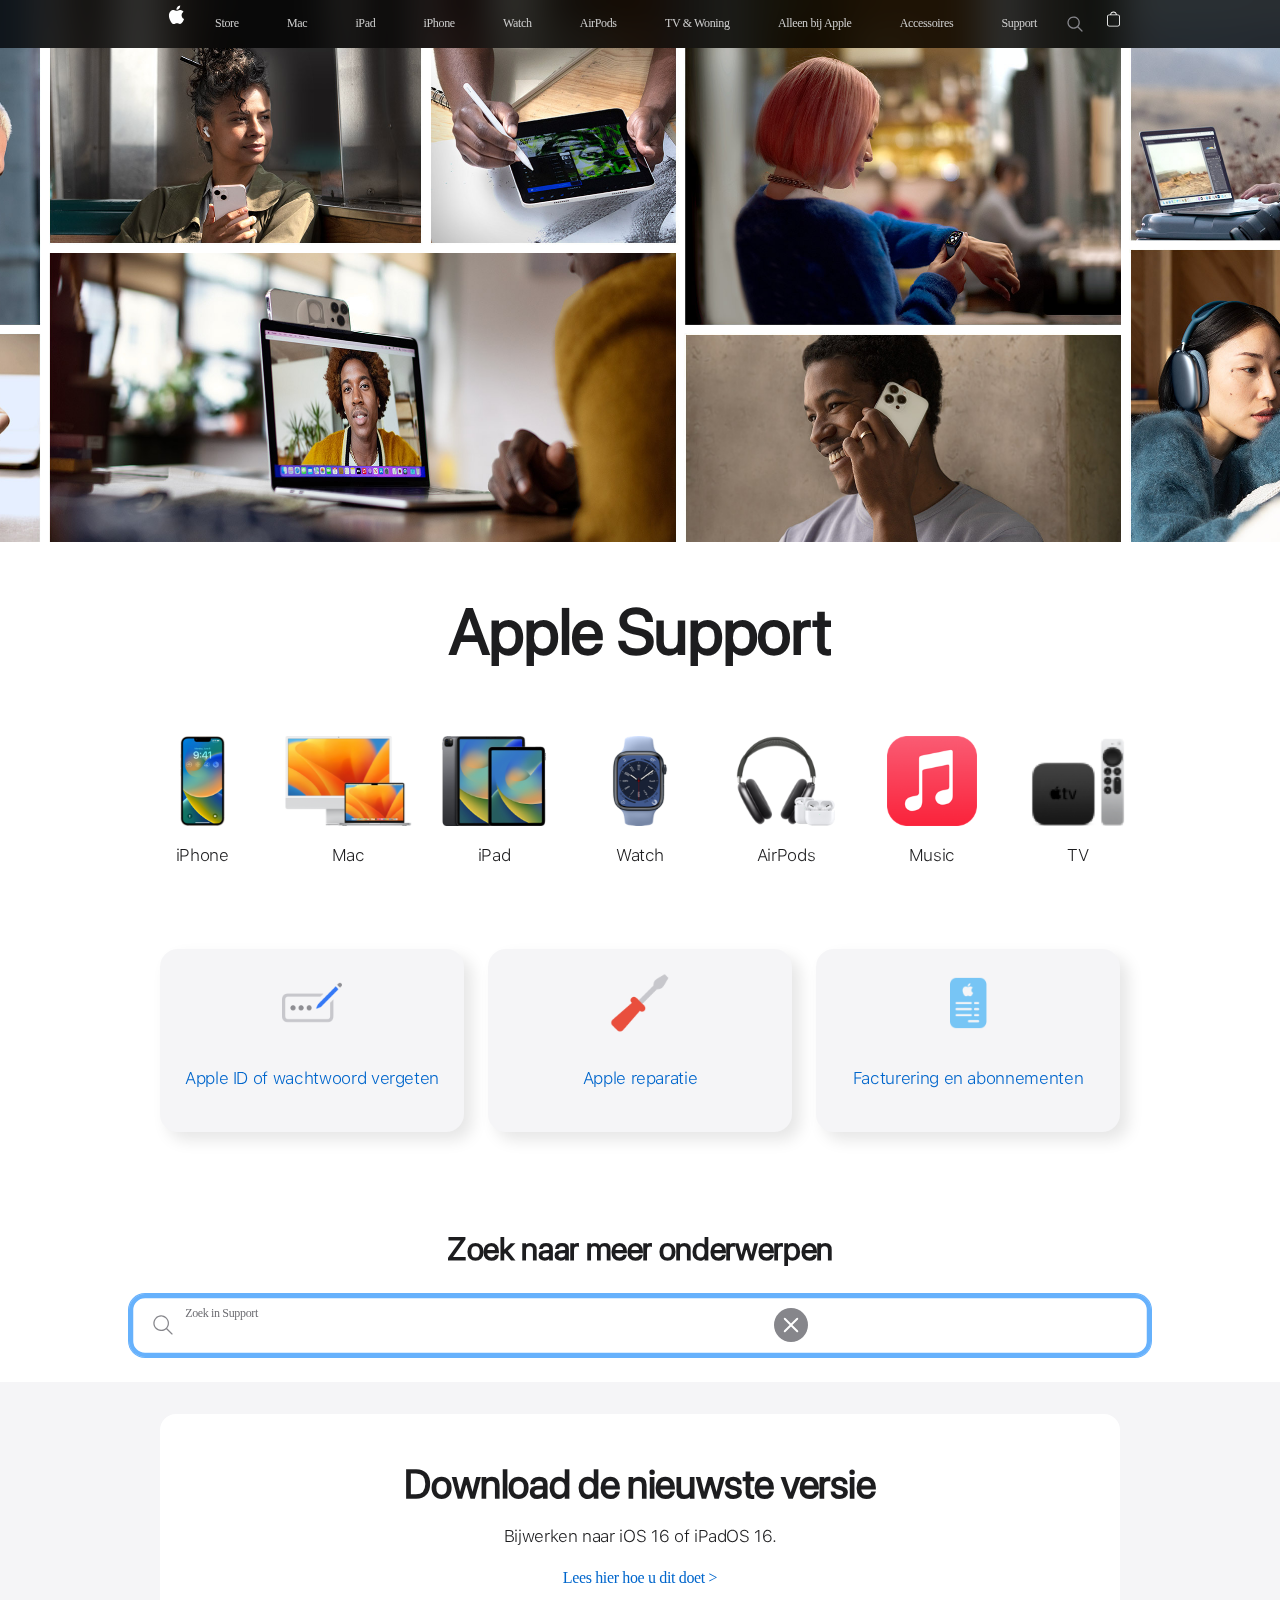
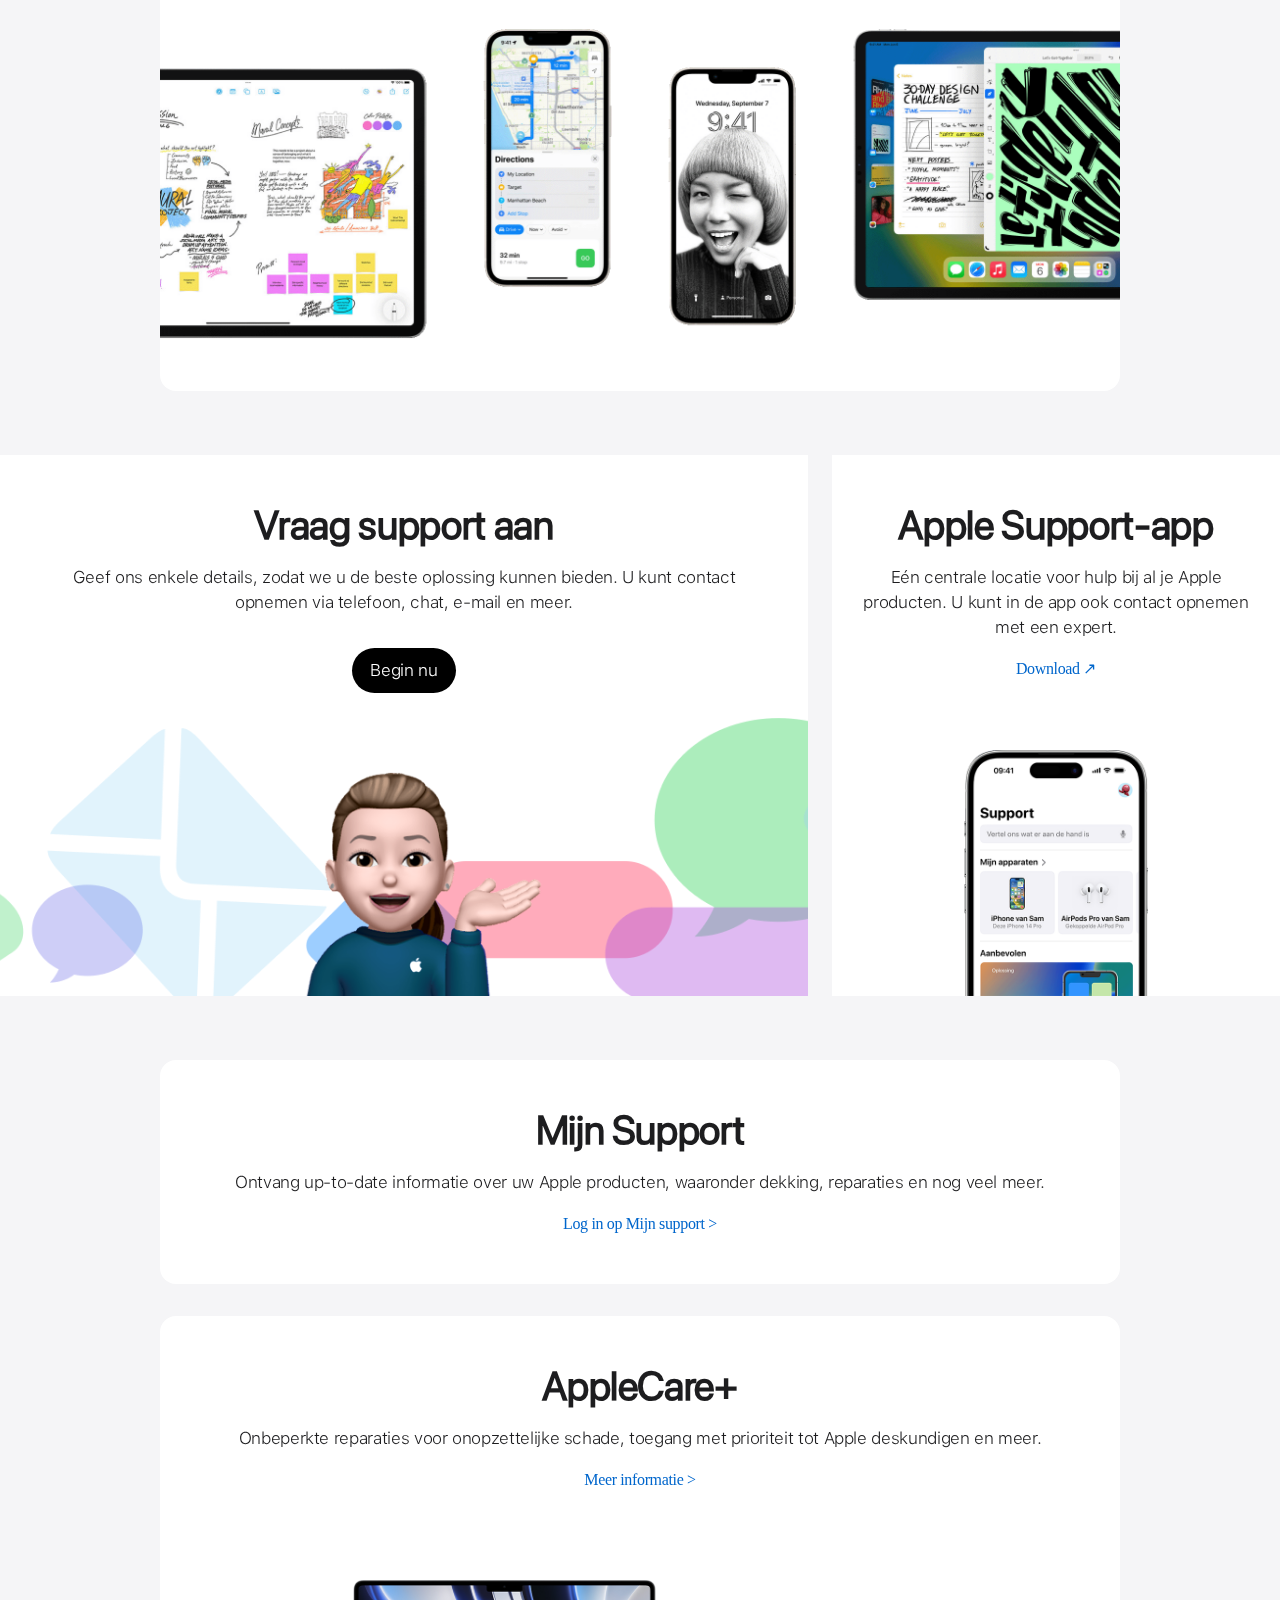
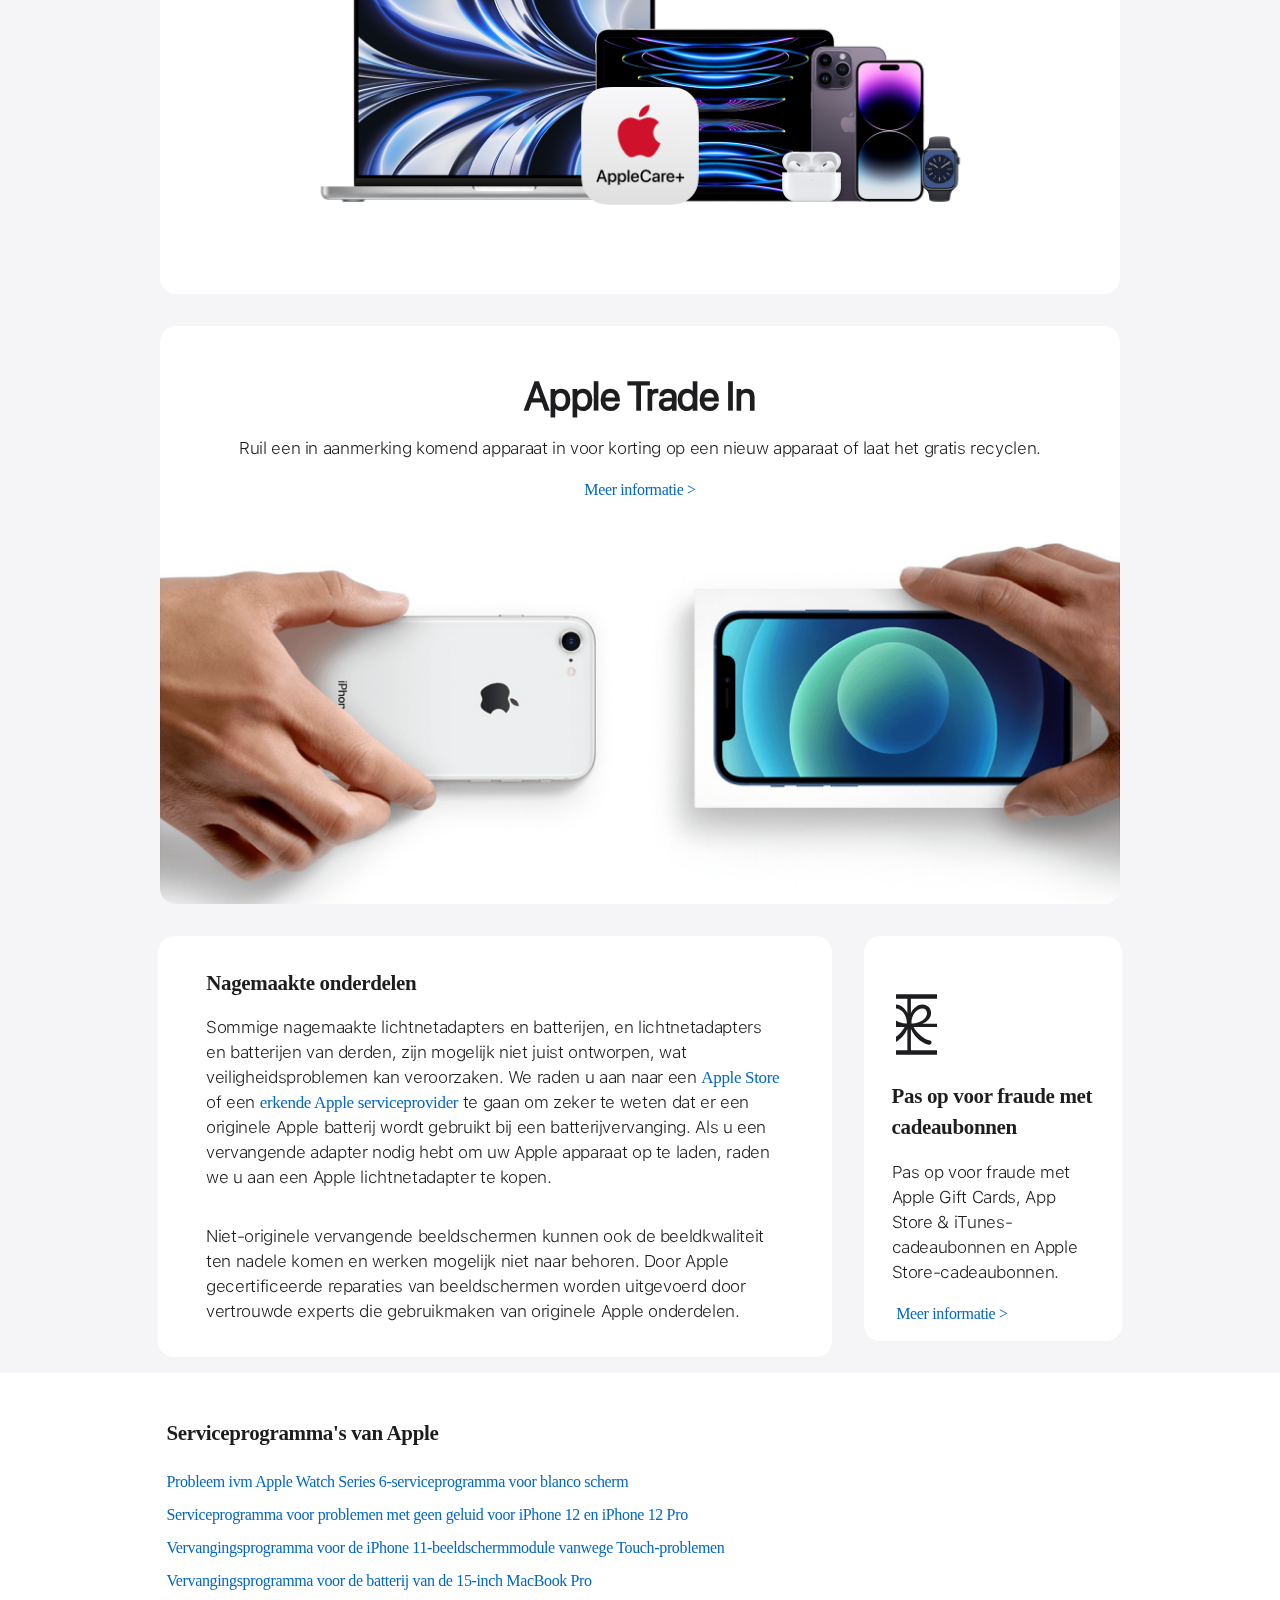
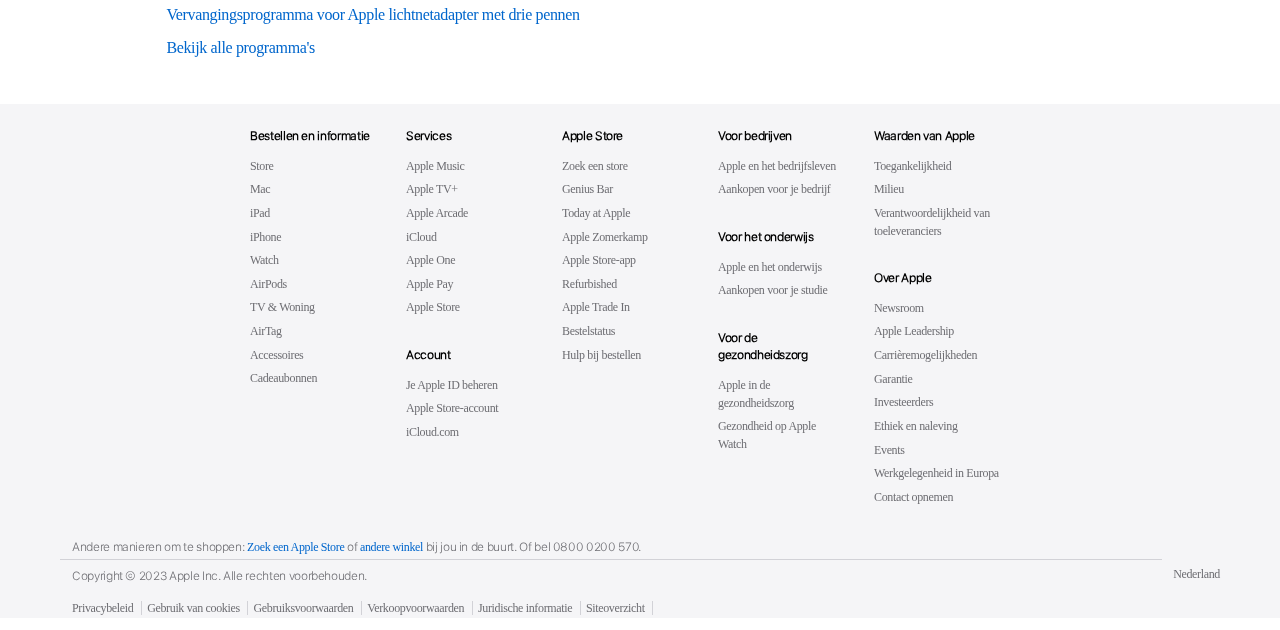
==== support.html @ 3684d14c "Add files via upload" ====
<!doctype html>
<html lang="nl">
	
<head>
	<meta charset="UTF-8">
	<meta name="author" content="Josette Derksen">
	<meta name="viewport" content="width=device-width, initial-scale=1">
	<title>Support Apple</title>
	
	<link href="./styles/style.css" rel="stylesheet">
    <link rel="stylesheet" href="./styles/support.css">

</head>

<body>

    <header> 
        <!-- Navigatie (die altijd blijft staan) -->
        <h1><a href="" aria-label="Homepagina Apple"><img class="navimg1" src="./images/mobile_homepage/icoon_applelogo.svg" alt=""></a></h1>
        
        <button class="hamburgerbutton" aria-label="Hamburgermenu">
            <span class="span1"></span>
            <span class="span2"></span>
        </button>
        
        <img class="zoekicoon" src="./images/mobile_homepage/zoekicoon.svg" alt="Zoeken op Apple.com">
                
        <a href="" aria-label="Winkelwagen"><img class="navimg" src="./images/mobile_homepage/icoon_winkelwagen.svg" alt=""></a>
                
        
        
        
        <!-- Hamburger menu navigatie -->
        <nav>
            <form class="zoekform" action="/search">	
                <input id="zoeken" type="text" name="search" placeholder="Zoeken op apple.com">
                <label for="zoeken">Zoeken</label>
            </form>	
        
            <span class="lijn"></span>
        
            <ul>
                <li><a class="navLink" href="">Store</a></li>
                <li><a class="navLink" href="">Mac</a></li>
                <li><a class="navLink" href="">iPad</a></li>
                <li><a class="navLink" href="">iPhone</a></li>
                <li><a class="navLink" href="">Watch</a></li>
                <li><a class="navLink" href="">AirPods</a></li>
                <li><a class="navLink" href="">TV & Woning</a></li>
                <li><a class="navLink" href="">Alleen bij Apple</a></li>
                <li><a class="navLink" href="">Accessoires</a></li>
                <li><a class="navLink" href="./support.html">Support</a></li>
            </ul>
        </nav>

    </header>

    <!-- Main -->

    <main>

        <!-- Sec 1 - Apple Support Categorieën -->
        <section>
            <h2>Apple Support</h2>
            <img src="./images/Support/Banner.jpg" alt="Meisje kijkt naar iPad met koptelefoon op">
        </section>

        <!-- ul 1 - Categorieën support Apple -->
        <ul>
            <li>
                <a href="" aria-label="Support voor iPhone">
                    <p>iPhone</p>
                    <img src="./images/Support/iphone.png" alt="iPhone icoon">
                </a>
            </li>

            <li>
                <a href="" aria-label="Support voor iMac">
                    <p>Mac</p>
                    <img src="./images/Support/imac.png" alt="iMac icoon">
                </a>
            </li>

            <li>
                <a href="" aria-label="Support voor iPad">
                    <p>iPad</p>
                    <img src="./images/Support/ipad.png" alt="iPad icoon">
                </a>
            </li>

            <li>
                <a href="" aria-label="Support voor iWatch">
                    <p>Watch</p>
                    <img src="./images/Support/watch.png" alt="iWatch icoon">
                </a>
            </li>

            <li>
                <a href="" aria-label="Support voor AirPods">
                    <p>AirPods</p>
                    <img src="./images/Support/airpods.png" alt="AirPods icoon">
                </a>
            </li>

            <li>
                <a href="" aria-label="Support voor Apple Music">
                    <p>Music</p>
                    <img src="./images/Support/music.png" alt="Apple Music icoon">
                </a>
            </li>

            <li>
                <a href="" aria-label="Support voor Apple TV">
                    <p>TV</p>
                    <img src="./images/Support/tv.png" alt="Apple TV icoon">
                </a>
            </li>
        </ul>


        <!-- ul 2 - Blokjes -->
        <ul>
            <li>
                <a href="" aria-label="Apple ID of Wachtwoord vergeten">
                    <p>Apple ID of wachtwoord vergeten</p>
                    <img src="./images/Support/appleidwachtwoordvergeten.png" alt="">
                </a>
            </li>

            <li>
                <a href="" aria-label="Apple reparatie">
                    <p>Apple reparatie</p>
                    <img src="./images/Support/repair.png" alt="">
                </a>
            </li>

            <li>
                <a href="" aria-label="Facturering en abonnementen">
                    <p>Facturering en abonnementen</p>
                    <img src="./images/Support/abonnementen.png" alt="">
                </a>
            </li>
        </ul>

        <!-- sec 2 - Zoeken naar onderwerpen -->
        <section>
            <h2>Zoek naar meer onderwerpen</h2>
            <form action="/search">	
                <input id="zoeken" type="text" name="search">
                <label for="zoeken">Zoek in Support</label>
                <button>
                    <img src="./images/Support/verwijdertekst.svg" alt="Verwijder zoek tekst">
                </button>
            </form>	
        </section>

        <!-- sec 3 - Bijwerpen naar iOS 16 -->
        <section>
            <div>
                <h2>Download de nieuwste versie</h2>
                <p>Bijwerken naar iOS 16 of iPadOS 16.</p>
                <a href="" aria-label="Meer informatie over hoe u de nieuwste versie kunt krijgen">Lees hier hoe u dit doet</a>
                <img src="./images/Support/ios.png" alt="iPhone met de nieuwste iOS 16 update">
            </div>
        </section>

        <!-- sec 4 - Vraag support aan -->
        <section>
            <div>
                <h2>Vraag support aan</h2>
                <p>Geef ons enkele details, zodat we u de beste oplossing kunnen bieden. U kunt contact opnemen via telefoon, chat, e-mail en meer.</p>
                <a href="" aria-label="Als u wilt beginnen met support aanvragen">
                    <p>Begin nu</p>
                </a>
                <img src="./images/Support/vraagsupportaan.png" alt="Vrouw zit op de iPad met een Apple Pencil op het startscherm.">  
            </div>
        </section>

        <!-- sec 5 - Apple support-app -->
        <section>
            <div>
                <h2>Apple Support-app</h2>
                <p>Eén centrale locatie voor hulp bij al je Apple producten. U kunt in de app ook contact opnemen met een expert.</p>
                <a href="" aria-label="Voor meer informatie over het inruilen bij Apple">Download </a>
                <img src="./images/Support/support-app.png" alt="">
            </div>
        </section>

        <!-- sec 6 - Mijn support -->
        <section>
            <div>
                <h2>Mijn Support</h2>
                <p>Ontvang up-to-date informatie over uw Apple producten, waaronder dekking, reparaties en nog veel meer.</p>
                <a href="">Log in op Mijn support</a>
            </div>
        </section>

        <!-- sec 7 - Apple Care + -->
        <section>
            <div>
                <h2>AppleCare+</h2>
                <p>Onbeperkte reparaties voor onopzettelijke schade, toegang met prioriteit tot Apple deskundigen en meer.</p>
                <a href="" aria-label="Meer informatie over AppleCare+">Meer informatie</a>
                <img src="./images/Support/applecare.png" alt="">
            </div>
        </section>

        <!-- sec 8 - Apple Trade In -->
        <section>
            <div>
                <h2>Apple Trade In</h2>
                <p>Ruil een in aanmerking komend apparaat in voor korting op een nieuw apparaat of laat het gratis recyclen.</p>
                <a href="" aria-label="Meer informatie over AppleCare+">Meer informatie</a>
                <img src="./images/Support/appletradein.png" alt="">
            </div>
        </section>

        <!-- sec 9 - Nagemaakte onderdelen -->
        <section>
            <div>
                <h3>Nagemaakte onderdelen</h3>
                <p>Sommige nagemaakte lichtnetadapters en batterijen, en lichtnetadapters en batterijen van derden, zijn mogelijk niet juist ontworpen, wat veiligheidsproblemen kan veroorzaken. We raden u aan naar een <a href="">Apple Store</a> of een <a href="">erkende Apple serviceprovider</a> te gaan om zeker te weten dat er een originele Apple batterij wordt gebruikt bij een batterijvervanging. Als u een vervangende adapter nodig hebt om uw Apple apparaat op te laden, raden we u aan een Apple lichtnetadapter te kopen.</p>
                <p>Niet-originele vervangende beeldschermen kunnen ook de beeldkwaliteit ten nadele komen en werken mogelijk niet naar behoren. Door Apple gecertificeerde reparaties van beeldschermen worden uitgevoerd door vertrouwde experts die gebruikmaken van originele Apple onderdelen.</p>
            </div>
        </section>

        <!-- sec 10 - Fraude cadeaubonnen -->
        <section>
            <div>
                <h3>Pas op voor fraude met cadeaubonnen</h3>
                <p>Pas op voor fraude met Apple Gift Cards, App Store & iTunes-cadeaubonnen en Apple Store-cadeaubonnen.</p>
                <a href="">Meer informatie</a>
                <img src="./images/Support/giftcard.svg" alt="">
            </div>
        </section>

        <!-- sec 11 - Serviceprogramma's -->
        <section>
            <h3>Serviceprogramma's van Apple</h3>
            <ul>
                <li>
                    <a href="">Probleem ivm Apple Watch Series 6-serviceprogramma voor blanco scherm</a>
                </li>
                <li>
                    <a href="">Serviceprogramma voor problemen met geen geluid voor iPhone 12 en iPhone 12 Pro</a>
                </li>
                <li>
                    <a href="">Vervangingsprogramma voor de iPhone 11-beeldschermmodule vanwege Touch-problemen</a>
                </li>
                <li>
                    <a href="">Vervangingsprogramma voor de batterij van de 15-inch MacBook Pro</a>
                </li>
                <li>
                    <a href="">Vervangingsprogramma voor Apple lichtnetadapter met drie pennen</a>
                </li>
                <li>
            <a href="">Bekijk alle programma's</a>
                </li>
            </ul>
        </section>

    </main>

    <footer>
        <nav>

            <section>
                    <h4>Bestellen en informatie</h4>
                    <!-- <button type="button">+</button> -->
                    <ul>
                        <li>
                            <a href="">Store</a>
                        </li>
                        <li>
                            <a href="">Mac</a>
                        </li>
                        <li>
                            <a href="">iPad</a>
                        </li>
                        <li>
                            <a href="">iPhone</a>
                        </li>
                        <li>
                            <a href="">Watch</a>
                        </li>
                        <li>
                            <a href="">AirPods</a>
                        </li>
                        <li>
                            <a href="">TV & Woning</a>
                        </li>
                        <li>
                            <a href="">AirTag</a>
                        </li>
                        <li>
                            <a href="">Accessoires</a>
                        </li>
                        <li>
                            <a href="">Cadeaubonnen</a>
                        </li>
                    </ul>
                </section>

                <section>
                    <h4>Services</h4>
                    <!-- <button type="button">+</button> -->
                    <ul>
                        <li>
                            <a href="">Apple Music</a>
                        </li>
                        <li>
                            <a href="">Apple TV+</a>
                        </li>
                        <li>
                            <a href="">Apple Arcade</a>
                        </li>
                        <li>
                            <a href="">iCloud</a>
                        </li>
                        <li>
                            <a href="">Apple One</a>
                        </li>
                        <li>
                            <a href="">Apple Pay</a>
                        </li>
                        <li>
                            <a href="">Apple Store</a>
                        </li>
                    </ul>

                    <h4>Account</h4>
                    <!-- <button type="button">+</button> -->
                    <ul>
                        <li>
                            <a href="">Je Apple ID beheren</a>
                        </li>
                        <li>
                            <a href="">Apple Store-account</a>
                        </li>
                        <li>
                            <a href="">iCloud.com</a>
                        </li>
                    </ul>
                </section>

                <section>
                    <h4>Apple Store</h4>
                    <!-- <button type="button">+</button> -->
                    <ul>
                        <li>
                            <a href="">Zoek een store</a>
                        </li>
                        <li>
                            <a href="">Genius Bar</a>
                        </li>
                        <li>
                            <a href="">Today at Apple</a>
                        </li>
                        <li>
                            <a href="">Apple Zomerkamp</a>
                        </li>
                        <li>
                            <a href="">Apple Store-app</a>
                        </li>
                        <li>
                            <a href="">Refurbished</a>
                        </li>
                        <li>
                            <a href="">Apple Trade In</a>
                        </li>
                        <li>
                            <a href="">Bestelstatus</a>
                        </li>
                        <li>
                            <a href="">Hulp bij bestellen</a>
                        </li>
                    </ul>
                </section>

                <section>
                    <h4>Voor bedrijven</h4>
                    <!-- <button type="button">+</button> -->
                    <ul>
                        <li>
                            <a href="">Apple en het bedrijfsleven</a>
                        </li>
                        <li>
                            <a href="">Aankopen voor je bedrijf</a>
                        </li>
                    </ul>

                    <h4>Voor het onderwijs</h4>
                    <!-- <button type="button">+</button> -->
                    <ul>
                        <li>
                            <a href="">Apple en het onderwijs</a>
                        </li>
                        <li>
                            <a href="">Aankopen voor je studie</a>
                        </li>
                    </ul>

                    <h4>Voor de gezondheidszorg</h4>
                    <!-- <button type="button">+</button> -->
                    <ul>
                        <li>
                            <a href="">Apple in de gezondheidszorg</a>
                        </li>
                        <li>
                            <a href="">Gezondheid op Apple Watch</a>
                        </li>
                    </ul>
                </section>

                <section>
                    <h4>Waarden van Apple</h4>
                    <!-- <button type="button">+</button> -->
                    <ul>
                        <li>
                            <a href="">Toegankelijkheid</a>
                        </li>
                        <li>
                            <a href="">Milieu</a>
                        </li>
                        <li>
                            <a href="">Verantwoordelijkheid van toeleveranciers</a>
                        </li>
                    </ul>

                    <h4>Over Apple</h4>
                    <!-- <button type="button">+</button> -->
                    <ul>
                        <li>
                            <a href="">Newsroom</a>
                        </li>
                        <li>
                            <a href="">Apple Leadership</a>
                        </li>
                        <li>
                            <a href="">Carrièremogelijkheden</a>
                        </li>
                        <li>
                            <a href="">Garantie</a>
                        </li>
                        <li>
                            <a href="">Investeerders</a>
                        </li>
                        <li>
                            <a href="">Ethiek en naleving</a>
                        </li>
                        <li>
                            <a href="">Events</a>
                        </li>
                        <li>
                            <a href="">Werkgelegenheid in Europa</a>
                        </li>
                        <li>
                            <a href="">Contact opnemen</a>
                        </li>
                    </ul>
                </section>
            </nav>

            <p>Andere manieren om te shoppen: <a href="">Zoek een Apple Store</a> of <a href="">andere winkel</a> bij jou in de buurt. Of bel 0800 0200 570.</p>

            <span></span>

            <a href="">Nederland</a>

            <p>Copyright © 2023 Apple Inc. Alle rechten voorbehouden.</p>


            <ul>
                <li>
                    <a href="">Privacybeleid</a>
                </li>
                <li>
                    <a href="">Gebruik van cookies</a>
                </li>
                <li>
                    <a href="">Gebruiksvoorwaarden</a>
                </li>
                <li>
                    <a href="">Verkoopvoorwaarden</a>
                </li>
                <li>
                    <a href="">Juridische informatie</a>
                </li>
                <li>
                    <a href="">Siteoverzicht</a>
                </li>
            </ul>
            
    </footer>

    <script defer src="./scripts/script.js"></script>
</body>
---- styles/style.css ----
/* CSS REMEDY */
*, *::after, *::before {
    box-sizing:border-box;  
    font-family: 'SF Pro';
}

button, summary {
    cursor: pointer;
}



/* Fonts */
@font-face {
    font-family: 'SF-Pro Display Regular';
    src: url(../fonts/SF-Pro-Display-Regular.otf) format('opentype');
}

@font-face {
    font-family: 'SF Pro';
    src: url(../fonts/SF-Pro.ttf) format('truetype');
}  

@font-face {
    font-family: 'SF Pro Text' ;
    src: url(../fonts/SF-Pro-Text-Light.otf) format('opentype');
}


  

/* Custom properties */
:root {

    /* Body */
    --text-color: #1d1d1f;

    /* Header */
    --header-color1: rgba(0,0,0,0.8);
    --header-color2: #6e6e73;

    /* Nav */
    --p-nav-color: #CCCCCC;

    /* Hamburgermenu */
    --burger-button-color: #6e6e73;
    --searchbar-color: #1D1D1F; 
    --burger-lines-color: #424245;
    --burgerground-color: black; 

    /* Zoekbalk */
    --label-color: #1F74C5;

    /* Main */
    --p-color:black;
    --p-color2: white;
    --background-color1:white;
    --background-color2: black;   

    /* Footer */
    --p-footer: #6e6e73;
    --background-footer: #F5F5F7;
    --border-footer: #D2D2D7;

    /* linkjes */
    --a-color: #06c;
    --a-visited: #551A8B;
}

/* Body */
body{ 
    margin: 0;
    line-height: 1.47059;
    letter-spacing: -0.022em;
    color: var(--text-color);
}

h2 {
    font-family: 'SF-Pro Display Regular';
}

main {
    text-align: center;
}

h2 {
    font-size: 2em;
    font-weight: 600;
    line-height: 1.125em;
}

main p {
    font-size: 1.125em;
    font-family: 'SF Pro Text';
}

main a {
    text-decoration: none;
    color: var(--a-color)
}

/* States main Linkjes */
main a:hover {
    text-decoration: underline;
    text-decoration-thickness: 0.08em;
    text-underline-offset: 0.3em;
    text-decoration-color: var(--a-color);
}

main a:focus{
    text-decoration: underline;
    text-decoration-thickness: 0.08em;
    text-underline-offset: 0.3em;
    text-decoration-color: var(--a-color);
    font-weight: bold;
    outline-color: .1em var(--form-border-active);
}

main a:active {
    text-decoration: underline;
    text-decoration-thickness: 0.08em;
    text-underline-offset: 0.3em;
    text-decoration-color: var(--text-color);
    color: var(--text-color);
    font-weight: bold;
}

main a:visited {
    /* color: var(--a-visited);
    text-decoration-color: var(--a-visited); */
    text-decoration-thickness: 0.08em;
    text-underline-offset: 0.3em;
}



img {
    height: auto;
}



/* Nav (altijd aanwezig) */
header {
    padding: 1em;
    height: 3em;
    background-color: var(--header-color1);
    display: flex;
    justify-content: space-between;
    align-items: center;
    position:fixed;
    z-index: 100;
    width: 100%;
    
}

header a {
    padding: 0.5em ;
}

header > h1 {
    z-index: 100;
}

img.navimg {
    width: auto;
    height: auto;
}

button.hamburgerbutton{
    background-color: transparent;
    border: 0;
    order: -100;
}


    /* States open nav Linkjes */
header nav a:hover {
    text-decoration: underline;
    text-decoration-thickness: 0.09em;
    text-underline-offset: 0.3em;
    text-decoration-color: var(--p-color2);
    color: var(--p-color2);
}

header nav a:focus{
    text-decoration: underline;
    text-decoration-color: var(--p-color2);
    text-decoration-thickness: 0.09em;
    text-underline-offset: 0.3em;
    font-weight: bold;
}

header nav a:active {
    text-decoration: none;
    color: var(--p-color2);
}




    /* Hamburgermenu button */
button > span {
    display: block;
    width: 15px;
    height: 0.11em;
    margin-bottom: 5px;
    position: relative;
    background: var(--burger-button-color);
    border-radius: 3px;
    z-index: 100;
    transition: 0.5s ease;
}

.hamburgerbutton.clicked .span1 {
    transform: rotate(45deg);
    top: 0.55em;
}
  
.hamburgerbutton.clicked .span2 {
    transform: rotate(-45deg);
}

    /* States open nav Linkjes */
.hamburgerbutton:hover {
    background: 10px white;
    height: ;
}

/* .hamburgerbutton:hover:focus{
}

.hamburgerbutton:hover:active {
} */



/* Hamburgermenu */
header nav{
    display: grid;
    align-content: start;
    gap: 1em;
    background-color: var(--burgerground-color);
    position: fixed;
    inset: 0;
    transform: translateY(-100%);
    transition: .5s;
    padding: 0.5em;
    z-index: 50;
}


    /* Navigatie openen */
header nav.open {
    transform: translateY(0%);
}

header nav ul {
    margin: 0;
    list-style: none;
    display: flex;
    flex-direction: column;
    gap: 0.1em;
    padding: 0 30px 0 25px;
    font-size: 17px;
}

header nav li {
    border: none;
    display: flex;
    flex-direction: row;
    border-bottom: solid 0.1em var(--searchbar-color);
}

a.navLink {
    text-decoration: none;
    color: var(--p-nav-color);
    height: 2.5em;
}


    /* Zoekbalk */
.zoekform {
    display: flex;
    align-items: center;
    font-size: 1em;
    background-color: var(--searchbar-color);
    border-radius: 0.5em;
    margin-top: 2.5em;
}
      
.zoekform input[type="text"] {
    display: block;
    padding: 0.5em;
    border: none;
    font-size: 17px;
    background-color: var(--searchbar-color);
    border-radius: 0.5em;
    color: var(--burger-button-color);
    background-image: url(../images/mobile_homepage/zoekicoon.svg);
    background-repeat: no-repeat;
    background-position-x: 0.5em;
    background-position-y: center ;
    padding-left: 2em;
    appearance: none;
    transition: 1s;
}

input:focus {
    padding: .8em .5em .2em;
    transition: 1s;
}

.zoekform label {
    position: absolute;
    height: 1.5em;
    width: 100%;
    top: 0;
    left: 0;
    padding: .5em;
    display: flex;
    align-items: center;
    transition: 1s;
    display: none;
    color: var(--label-color);

}

.zoekform input:focus + label {
    transform: translateY(-.5em);
    display: contents;
}

img.zoekicoon {
    height: 1em;
    display: none;
}



/* Lijn tussen zoekbalk en categorieën */
span.lijn {
    background: var(--searchbar-color);;
    width: 100%;
    height: 0.1em;
    position: block;
}

    /* Min width: 45em */
@media (min-width:51em) {

    header {
        backdrop-filter: saturate(180%) blur(20px);
        display: flex;
        justify-content: center;
    }
    
    header nav {
        position: static;
        transform: none;
        /* display: flex; */
        /* justify-content: space-between; */
        width: 100%;
        background-color: transparent;
        align-items: center;
        max-width: 850px;
    }
    
    button.hamburgerbutton {
        display: none;
    }

    header > a{
        order: 100;
    }
    
    header nav ul {
        flex-direction: row;
        padding:0;
        background:none;
        font-size: 12px;
        justify-content: space-between;
        width: 100%;
    }

    header nav li {
        border-bottom: none;
    }
    
    header nav a {
        border:none;
        z-index: 1;
    }

    .zoekform{
        display: none;
    }

    .zoekform input[type="text"] {
        display: none;
    } 

    img.zoekicoon {
        display: block;
        order: 2;
        align-content: center;
        padding: 0 1em;
        
    }
    
    span.lijn {
        display: none;
    }

    img.navimg {
        width: 0.8em;
        align-self: center;
    }
}


  
/* Footer */
footer {
    padding: 0.5em 0;
    background-color: var(--background-footer);
    font-size: 0.75em;
    z-index: 1;
    
}

/* footer nav {
    /* display: flex; */
    /* flex-direction: column;
} */

footer section ul {
    display: none;
    list-style: none;
    padding-bottom: 1em;
}

footer section ul.open {
    display: block;
}

footer section ul li a{
    color: var(--p-footer);
}

footer section li {
    margin-bottom: 0.8em;
}

footer section {
    /* display: flex; */
    justify-content: space-between;
    align-items: center;
    color: var(--p-footer);
}

footer h4 {
    font-family: 'SF Pro Text';
    font-weight: 100;  
    border-bottom: solid 0.1em var(--border-footer);
    padding: 0.5em 1em;
    align-content: center;
    display: flex;
    justify-content: space-between;
}

footer p {
    padding: .2em 1em;
    color: var(--p-footer);
    font-family: 'SF Pro Text';
    /* font-size: 0.9em; */
}

footer > a, 
footer > ul:last-of-type {
    padding-left: 1em;
    color: var(--p-footer);
}

footer > ul:last-of-type {
    display: flex;
    flex-wrap: wrap;
    list-style: none;
}

footer > ul:last-of-type a {
    color: var(--p-footer);
    border-right: 0.0625em solid var(--border-footer);
    margin-right: 0.4375em;
    padding-right: 0.625em;
    margin-top:  0.3125em;
}

footer section h4::after{
    content: '+';
    color: var(--p-color);
    position: relative;
    transition: .405s;
    font-size: 1.5em;
}

footer section h4.open::after{
    rotate: 405deg;
}

footer a {
    text-decoration: none;
}

footer p a {
    color: var(--a-color);
}

    /* States Footer Linkjes */
footer a:hover {
    text-decoration: underline;
    text-decoration-thickness: 0.08em;
    text-underline-offset: 0.1em;
    text-decoration-color: var(--p-footer);
}

footer a:focus{
    text-decoration: underline;
    text-decoration-color: var(--p-footer);
    text-decoration-thickness: 0.08em;
    text-underline-offset: 0.1em;
    font-weight: bold;
    outline-color: .1em var(--form-border-active);
}

footer a:active {
    text-decoration: underline;
    text-decoration-thickness: 0.08em;
    text-underline-offset: 0.3em;
    text-decoration-color: var(--a-color);
    color: var(--a-color);
}

footer a:visited {
    /* color: var(--a-visited);
    text-decoration-color: var(--a-visited); */
}



    /* Footer min-width 45em */
@media (min-width:45em) {

    footer {
        padding: 0 5em;
    }

    footer section ul {
        display: block;
        list-style: none;
        padding-left: 0;
        padding-bottom: 1em;
    }

    footer section li a {
        color: var(--p-footer);
    }

    footer button {
        display: none;
    }

    footer section {
        display: block;
        padding-right: 2.5em;
        border-bottom: none;
        width: 13em;
    }

    footer nav {
        display: flex;
        flex-direction: row;
        justify-content: center;
        padding-top: 2em;
    }

    footer span {
        display: block;
        height: 0.0625em;
        width: 95%;
        align-self:  center;
        background-color: var(--border-footer);
        margin-bottom: 0.5em;
    }

    footer section li {
        margin-bottom: 0.5em;
    }

    footer p {
        margin: 0;
    }

    footer h4 {
        color: var(--p-color);
        font-weight: bold;
        border-bottom: none;
        padding: 0;
        margin: 0;
    }

    footer > a {
        float: right;
    }

    footer section h4::after{
        display: none;
    }
}
---- styles/support.css ----
/* CSS REMEDY */
*, *::after, *::before {
    box-sizing:border-box;  
    font-family: 'SF Pro';
}

button, summary {
    cursor: pointer;
}



/* Fonts */
@font-face {
    font-family: 'SF-Pro Display Regular';
    src: url(../fonts/SF-Pro-Display-Regular.otf) format('opentype');
}

@font-face {
    font-family: 'SF Pro';
    src: url(../fonts/SF-Pro.ttf) format('truetype');
}  

@font-face {
    font-family: 'SF Pro Text' ;
    src: url(../fonts/SF-Pro-Text-Light.otf) format('opentype');
}



/* Custom properties */
:root {
    /* Body */
    --text-color: #1d1d1f;

    /* Zoekbalk */
    --form-border: #d2d2d7;
    --form-text: #1d1d1f;
    --form-border-active: rgba(0, 125, 250, 0.6);

    /* Main */
    --p-color:black;
    --p-color2: white;
    --background-color1:white;
    --background-color2: black;   

    /* Footer */
    --p-footer: #6e6e73;
    --background-footer: #F5F5F7;
    --border-footer: #D2D2D7;

    /* linkjes */
    --a-color: #06c;

    /* Blokjes */
    --blokjes-iOS16-background: #f5f5f7;

    /* iOS 16 */

    /* Button */
    --button-hover: #FFABBB;
    --button-focus: #FF5B7A;
    --button-active: #ff123e;
}




/* Main */

/* Algemene styling sections */
main h3 {
    font-size: 1.3125em;
}

main section p {
    font-size: 1.0625em;
}

main section img {
    display:block;
    width:100%;
    height:100%;
    object-fit: cover;
    object-position: 60% 40%;
}


/*Algemene styling ul */
main ul li {
    list-style: none;
}

main ul li a p {
    font-size: 1.0625em;
}

@media (min-width:45em) {
    main section div h2 {
        font-size: 2.5em;
    }
}



/* Banner + h2 */
main section:first-of-type{
    display: flex;
    flex-direction: column;
    height: 30em;
}

main section:first-of-type img {
    display:block;
    width:100%;
    height:100%;
    object-fit: cover;
    object-position: 60% 40%;
}

main section:first-of-type h2{
    order: 2;
    font-size: 2.5em;
}

    /* Banner + h2 min 45em */
@media (min-width:45em) {
    main section:first-of-type {
        height: 45em;
    }
    main section:first-of-type h2 {
        font-size: 4em;
    }
}



/* Support categorieën */
main > ul:first-of-type {
    display: flex;
    flex-wrap: wrap;
    row-gap: 1em;
    padding: 0 5%;
    justify-content: space-between;
}

main > ul:first-of-type li {
    width: 50%;
}

main > ul:first-of-type li a {
    display: grid;
    justify-content: center;
}

    /* States Linkjes categorieën */
main > ul:first-of-type li a:hover {
    text-decoration-color: var(--text-color);
}


main > ul:first-of-type li a img {
    height: 10vh;
    justify-self: center;
}

main > ul:first-of-type li a p {
    order: 2;
    color: var(--text-color);
}


/* Support categorieën min 45em */
@media (min-width:45em) {
    main > ul:first-of-type {
        padding: 0 12%;
    }
    main > ul:first-of-type li {
        max-width: 10%;
    }
}



/* Blokjes */
main > ul:nth-of-type(2) {
    padding-top: 1.5em;
    display: grid;
    padding-left: 0;
    justify-content: center;
    grid-template-columns: 90%;
    row-gap: 1.5em;
}

main > ul:nth-of-type(2) li {
    background-color: var(--blokjes-iOS16-background);
    box-shadow: 0.5em 0.5em 1em 0 rgb(0 0 0 / 10%);
    border-radius: 1.125em;
}

main > ul:nth-of-type(2) li a {
    display: grid;
    justify-content: center;
    padding: 2em 8.33%;
}

main > ul:nth-of-type(2) li a p {
    order: 2;
    padding: 0;
}

main > ul:nth-of-type(2) li a img {
    width: 3.75em;
    justify-self: center;
    padding-bottom: 1em;
}

/* Blokjes min 45em */
@media (min-width:45em) {
    main > ul:nth-of-type(2) {
        grid-template-columns: 1fr 1fr 1fr;
        column-gap: 1.5em;
        padding: 2em 10em;
    }

    main > ul:nth-of-type(2) li {
        min-width: 14em;
    }

    main > ul:nth-of-type(2) li a {
        padding: 1.5em 7%;
    }
}



/* Zoek naar onderwerpen */
main section:nth-of-type(2) {
    padding: 1.5em 0;
    justify-content: center;
    width: 87%;
    margin-left: auto;
    margin-right: auto;
}

main section:nth-of-type(2) form{
    display: flex;
    align-items: center;
}
      
main section:nth-of-type(2) form input {
    display: block;
    border: solid 0.05em var(--border-footer);
    border-radius: 1em;
    background-image: url(../images/Support/zoekicoon.svg);
    background-size: 1.2em;
    background-repeat: no-repeat;
    background-position-x: 1.4em;
    background-position-y: center ;
    background-color: transparent;
    width: 100%;
    height: 3.8em;
    z-index: 21;
    padding-left: 3.4em;
    font-size: 1.0625em;
}

main section:nth-of-type(2) form label {
    position: absolute;
    display: flex;
    align-items: center;
    transition: .5s;
    height: 1.5em;
    left: 4em;
    padding: .5em;
    font-size: 1.0625em;
    color: var(--burger-button-color);
    z-index: 20;
}

main section:nth-of-type(2) form button {
    position: absolute;
    left: 60%;
    padding-right: 0;
    background-color: transparent;
    border: none;
    width: 3em;
}

    /* Zoekbalk :focus */
main section:nth-of-type(2) form input:focus,
main section:nth-of-type(2) form input:valid {
    padding: 0.8em 3.4em .2em;
    transition: 0.5s;
    font-size: 1.0625em;
    border: solid 0.0625em var(--form-border-active);
    box-shadow: inset 0 0 0 .25em var(--form-border-active);
}

main section:nth-of-type(2) form input:focus + label,  
main section:nth-of-type(2) form input:valid + label {
    transform: translateY(-1em);
    font-size: .75em;
    left: 6.3em;
}

main section:nth-of-type(2) form:active {
    border: solid 0.0625em var(--form-border-active);
}


/* Zoek naar onderwerpen min 45em */
@media (min-width:45em) {
    main section:nth-of-type(2) {
        width: 80%;
    }

    main section:nth-of-type(2) form input:focus + label,  
    main section:nth-of-type(2) form input:valid + label {
        transform: translateY(-1em);
        font-size: .75em;
        left: 14%;
    }
}



    /* Section 3 t/m 10 */
main section:nth-of-type(3),
main section:nth-of-type(4),
main section:nth-of-type(5),
main section:nth-of-type(6),
main section:nth-of-type(7),
main section:nth-of-type(8),
main section:nth-of-type(9),
main section:nth-of-type(10) {
    padding-top: 2em;
    justify-content: center;
    background-color: var(--blokjes-iOS16-background);
    display: grid;
    justify-content: center;
}

main section:nth-of-type(3),
main section:nth-of-type(6),
main section:nth-of-type(7),
main section:nth-of-type(8),
main section:nth-of-type(9),
main section:nth-of-type(10) {
    grid-template-columns: 90%;
}

main section:nth-of-type(6),
main section:nth-of-type(4) {
    padding-top: 4em;
}

main section:nth-of-type(10) {
    padding-bottom: 2em;
}

main section:nth-of-type(3) div,
main section:nth-of-type(4) div,
main section:nth-of-type(5) div, 
main section:nth-of-type(6) div,
main section:nth-of-type(7) div,
main section:nth-of-type(8) div,
main section:nth-of-type(9) div,
main section:nth-of-type(10) div {
    background-color: var(--background-color1);
    display: flex;
    flex-direction: column;
    justify-content: center;
    padding-top: 3em;
    overflow: hidden;
    border-radius: 1em;
}

main section:nth-of-type(4) div,
main section:nth-of-type(5) div {
    border-radius: 0;
}

main section:nth-of-type(6) div {
    padding-bottom: 3em;
}

main section:nth-of-type(9) div, 
main section:nth-of-type(10) div {
    padding: 2em 1em 1em 1em;
    text-align: left;
}


main section:nth-of-type(3) div h2,
main section:nth-of-type(4) div h2,
main section:nth-of-type(5) div h2,
main section:nth-of-type(6) div h2,
main section:nth-of-type(7) div h2,
main section:nth-of-type(8) div h2,
main section:nth-of-type(9) div h3,
main section:nth-of-type(10) div h3 {
    margin: 0;
    width: 90%;
    align-self: center;
}

main section:nth-of-type(3) div h2 {
    width: 80%;
}

main section:nth-of-type(10) div h3 {
    order: 2;
}

main section:nth-of-type(4) div > p,
main section:nth-of-type(5) div p,
main section:nth-of-type(6) div p,
main section:nth-of-type(7) div p,
main section:nth-of-type(8) div p,
main section:nth-of-type(9) div p,
main section:nth-of-type(10) div p {
    width: 90%;
    align-self: center;
}

main section:nth-of-type(10) div p {
    order: 3;
}

main section:nth-of-type(3) div a::after,
main section:nth-of-type(6) div a::after,
main section:nth-of-type(7) div a::after,
main section:nth-of-type(8) div a::after,
main section:nth-of-type(10) div a::after {
    content:" >";
}

main section:nth-of-type(5) div a::after {
    content: '↗';
}

main section:nth-of-type(3) div img,
main section:nth-of-type(6) div img,
main section:nth-of-type(7) div img,
main section:nth-of-type(8) div img,
main section:nth-of-type(9) div img {
    padding-top: 2.5em;
    width: 160%;
    align-self: center;
}

main section:nth-of-type(4) div img {
    padding-top: 1.5em;
    width: 300%;
    align-self: center;
}

main section:nth-of-type(5) div img {
    padding-top: 1.5em;
    width: 70%;
    align-self: center;
}

main section:nth-of-type(10) div img {
    width: 25%;
    padding-left: 1em;
}

main section:nth-of-type(10) div a {
    padding-left: 1em;
    order: 4;
}

        /* 'Begin nu' button */
main section:nth-of-type(4) div a {
    align-self: center;
    background-color: var(--background-color2);
    width: 6.5em;
    border-radius: 2em;
    height: 8vh;
    align-content: center;
    align-items: center;
    margin-top: 1em;
}

main section:nth-of-type(4) div a p {
    color: var(--p-color2);
    margin: 0;
    padding: .6em 0;

}

    /* States open nav Linkjes */
main section:nth-of-type(4) div a:hover {
    text-decoration: none;
    background-color: var(--button-hover);
}

main section:nth-of-type(4) div a p:hover {
    color: var(--p-color);
}

main section:nth-of-type(4) div a:focus{
    text-decoration: none;
    background-color: var(--button-focus);
    outline: none;
}

main section:nth-of-type(4) div a p:focus {
    color: var(--p-color);
}

main section:nth-of-type(4) div a:active {
    text-decoration: none;
    background-color: var(--button-active);
    font-weight: bold;
}

main section:nth-of-type(4) div a p:active {
    color: var(--p-color);
    font-weight: bold;
}







/* section 3 t/m 10 - min 45em */
@media (min-width:45em) {
    main {
        display: grid;
        grid-template-columns:65% 35%;
    }

    main section:nth-of-type(1),
    main > ul,
    main section:nth-of-type(2),
    main section:nth-of-type(3),
    main section:nth-of-type(6),
    main section:nth-of-type(7),
    main section:nth-of-type(8),
    main section:nth-of-type(11) {
        grid-column-start: 1;
        grid-column-end: -1;
    }

    main section:nth-of-type(3),
    main section:nth-of-type(6),
    main section:nth-of-type(7),
    main section:nth-of-type(8) {
        grid-template-columns: 75%;
    }

    main section:nth-of-type(4){
        padding-right: 1.5em;
    }

    main section:nth-of-type(5) {
        padding-top: 4em;
    }

    main section:nth-of-type(9) {
        grid-template-columns: 100%;
        padding-left: 19%;
        padding-bottom: 1em;
    }

    main section:nth-of-type(10) {
        grid-template-columns: 80%;
        padding-right: 28%;
    }
    
    main section:nth-of-type(3) div img,
    main section:nth-of-type(6) div img,
    main section:nth-of-type(7) div img,
    main section:nth-of-type(8) div img,
    main section:nth-of-type(9) div img {
    padding-top: 2.5em;
    width: 100%;
    align-self: center;    
    }
    
    main section:nth-of-type(4) div img {
        width: 150%;
    }
    
    main section:nth-of-type(5) div img {
        width: 55%;
        object-fit: contain;
        object-position: center bottom;
        padding-top: 0;
        position: block;
    }

    /* main section:nth-of-type(10) div img {
        width: 10%;
        padding-left: 1em;
    } */
}




/* Service programma's */
main section:nth-of-type(11) {
    padding: 1.5em;
    text-align: left;
} 

main section:nth-of-type(11) h3 {
    margin-top: 1em;
    margin-bottom: 0;
}

main section:nth-of-type(11) ul {
    padding: 0;
}

main section:nth-of-type(11) ul li {
    padding: .3em 0;
}

/* Service programma's - min 45em */
@media (min-width:45em) {
    main section:nth-of-type(11) {
        padding-left: 13%
    } 
    
}
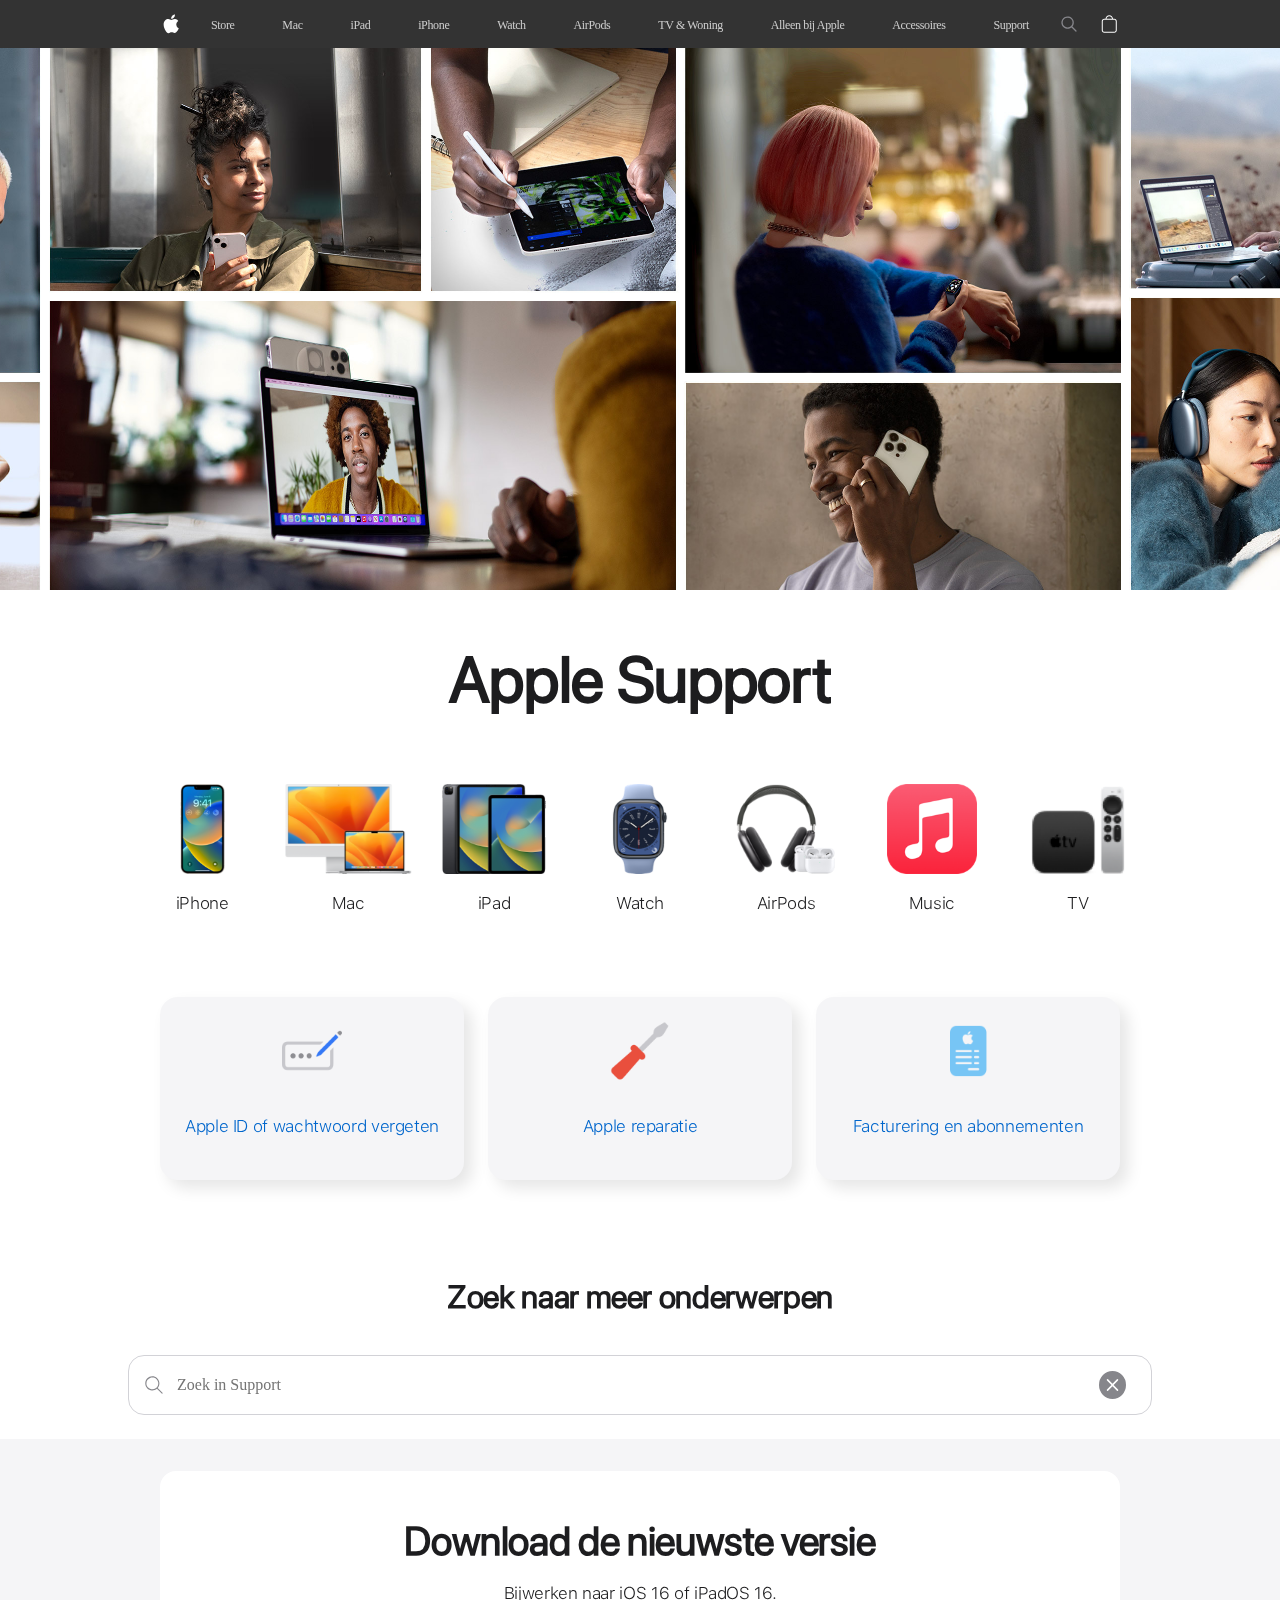
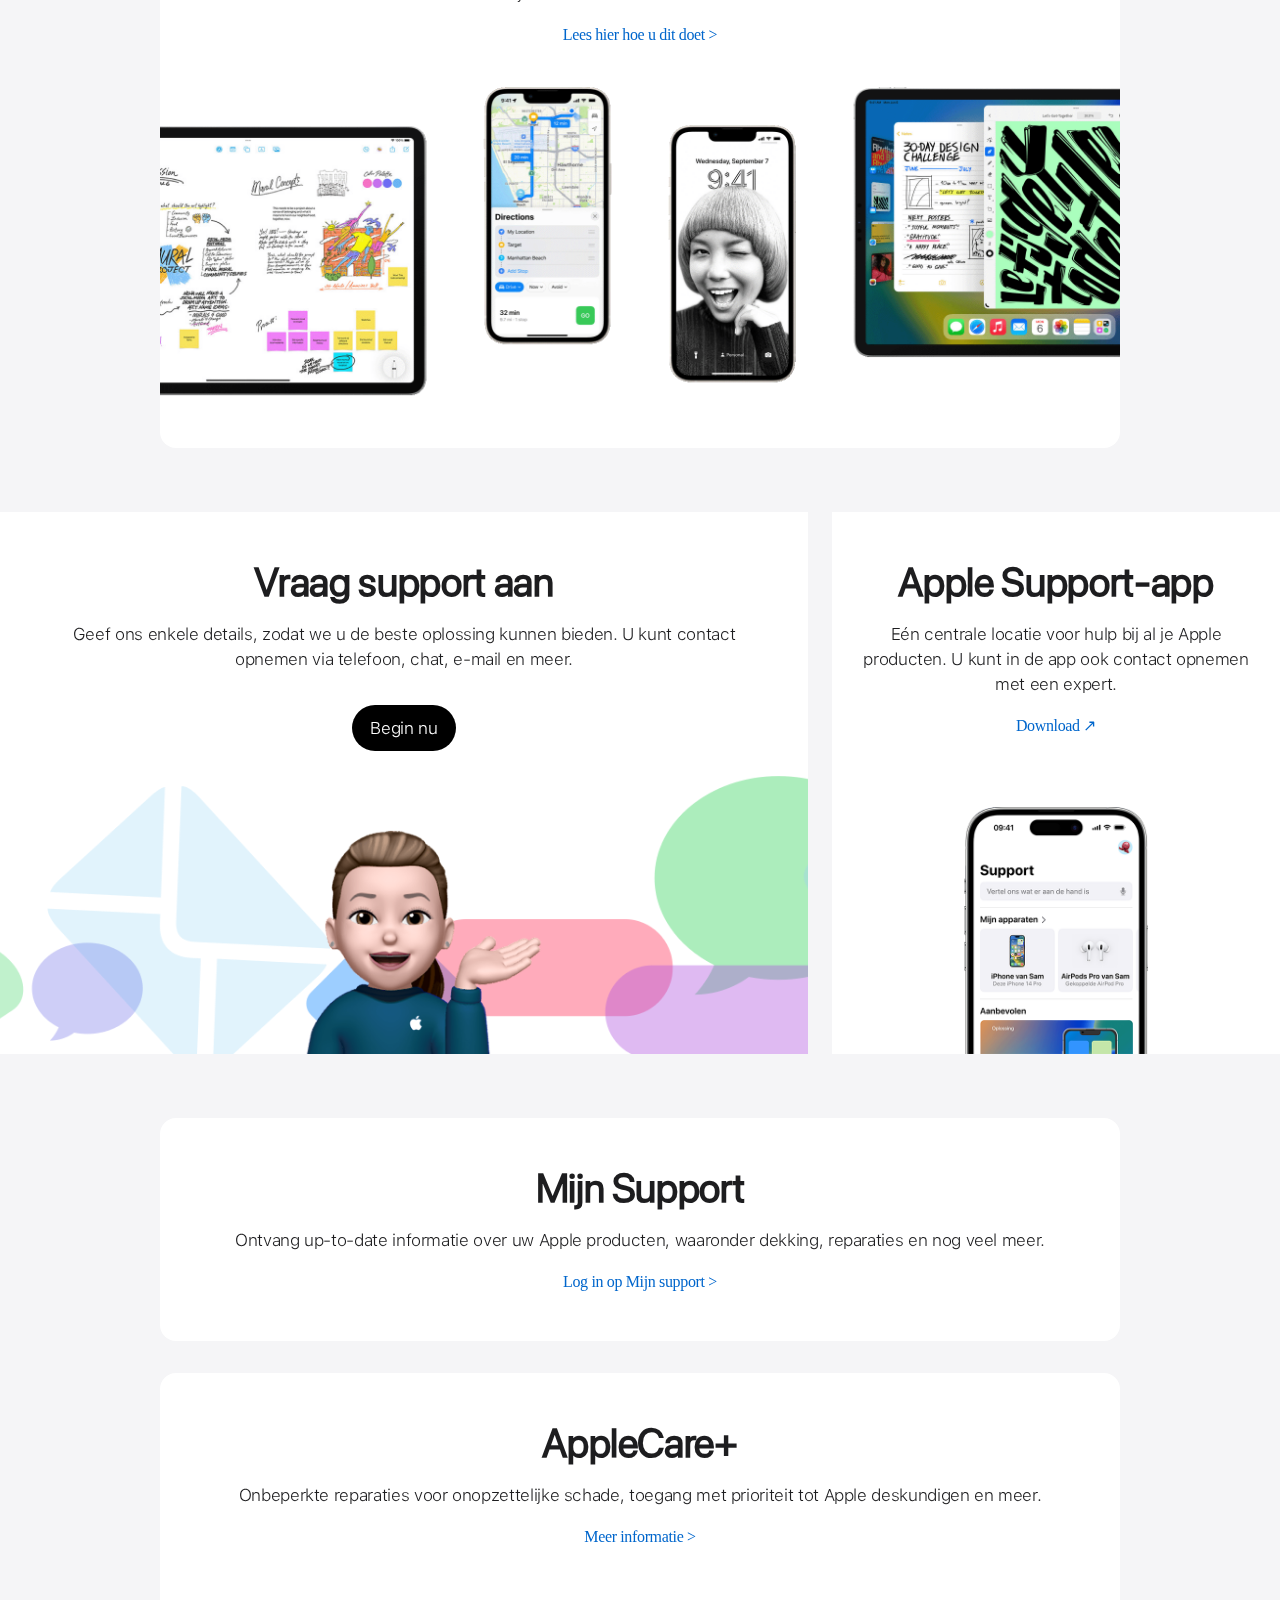
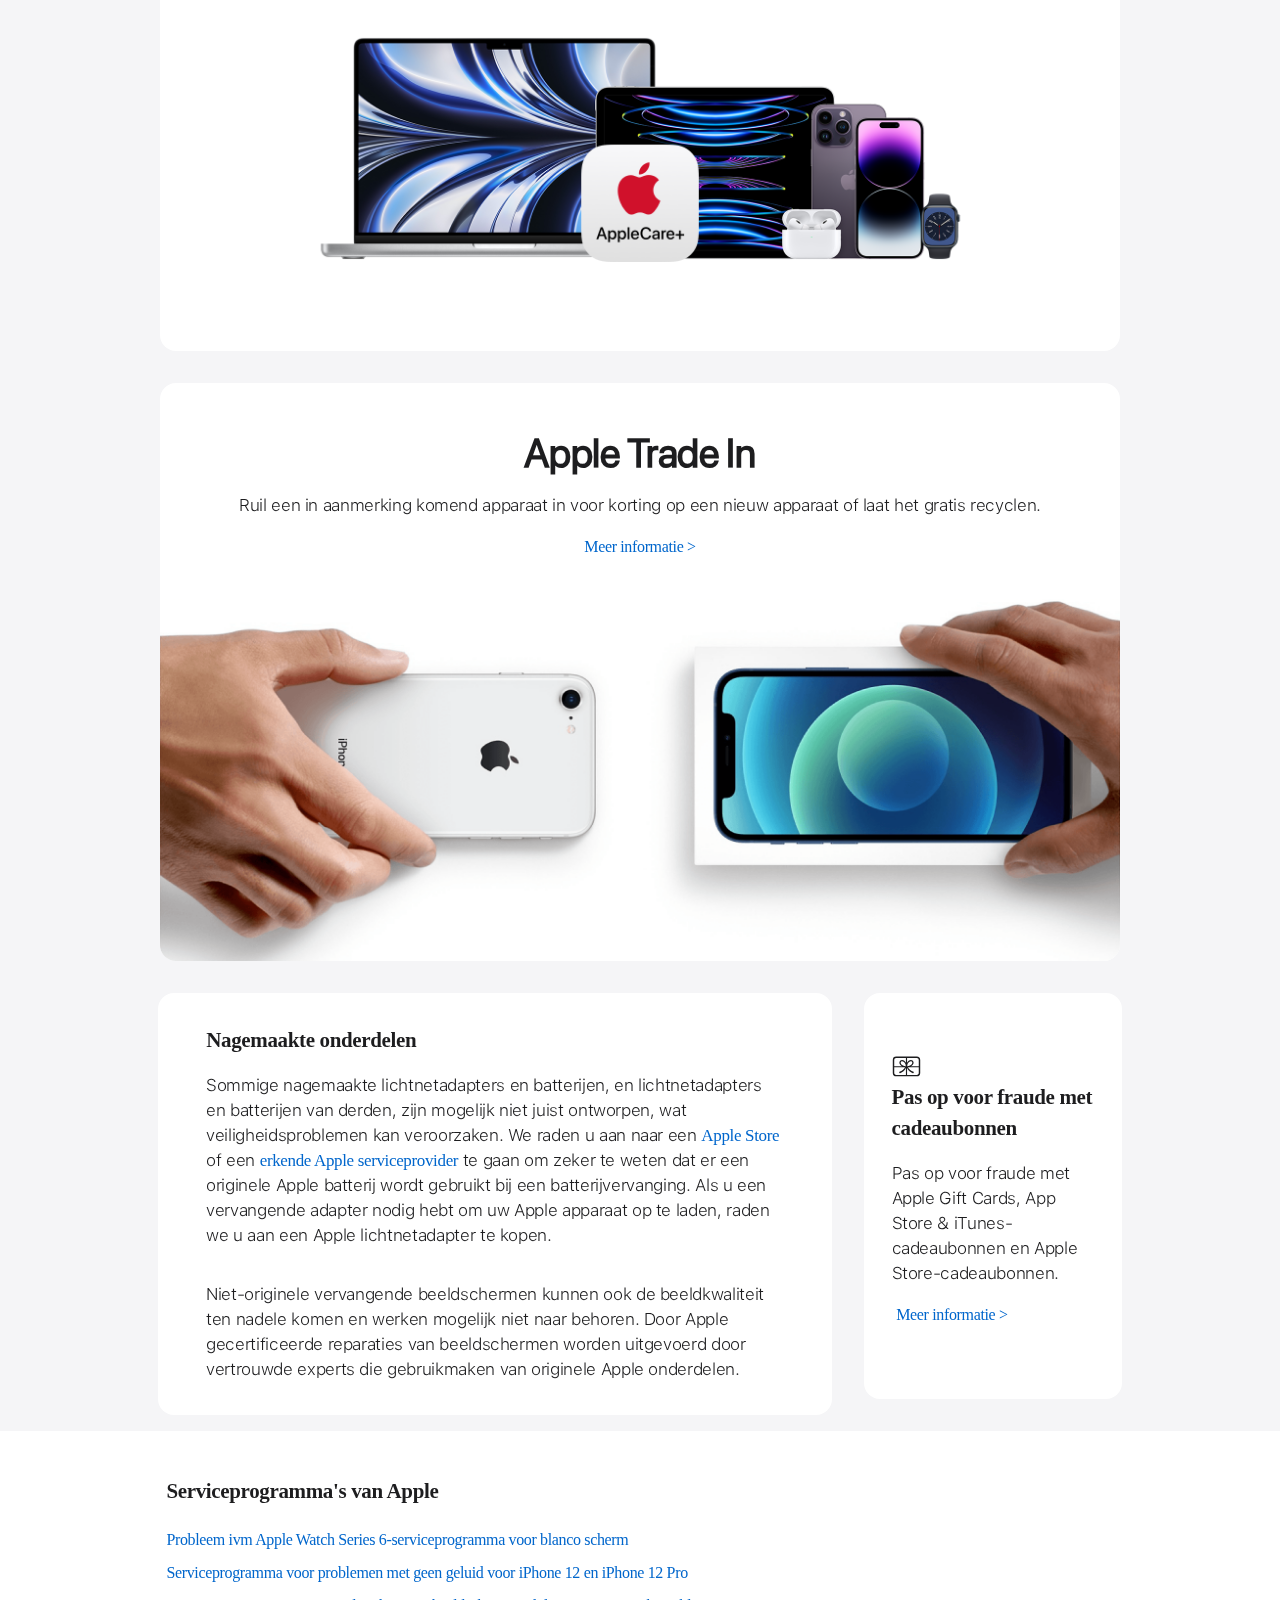
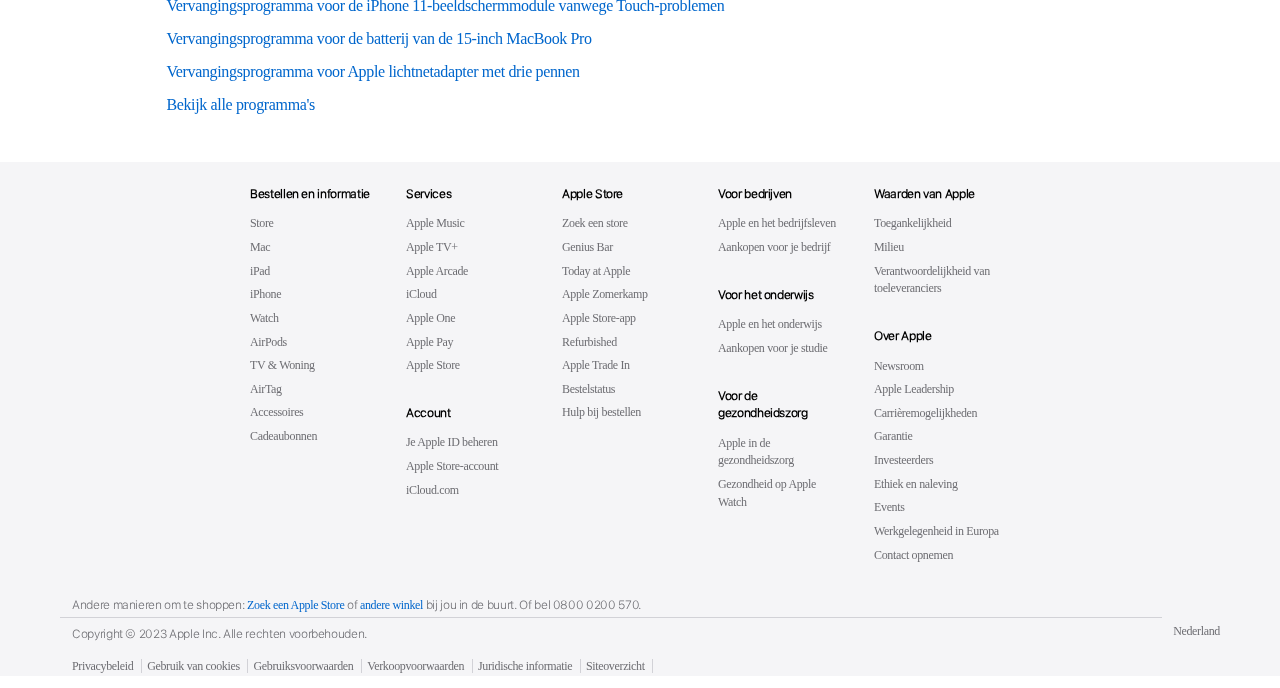
==== commit c8ae66ed: "Add files via upload" ====
--- a/support.html
+++ b/support.html
@@ -16,40 +16,39 @@
 
     <header> 
         <!-- Navigatie (die altijd blijft staan) -->
-        <h1><a href="" aria-label="Homepagina Apple"><img class="navimg1" src="./images/mobile_homepage/icoon_applelogo.svg" alt=""></a></h1>
-        
-        <button class="hamburgerbutton" aria-label="Hamburgermenu">
-            <span class="span1"></span>
-            <span class="span2"></span>
-        </button>
-        
-        <img class="zoekicoon" src="./images/mobile_homepage/zoekicoon.svg" alt="Zoeken op Apple.com">
+        <h1><a href="index.html" aria-label="Homepagina Apple"><img src="./images/mobile_homepage/icoon_applelogo.svg" alt=""></a></h1>
+        
+        <button aria-label="Hamburgermenu">
+			<span></span>
+			<span></span>
+		</button>
+        
+        <img src="./images/mobile_homepage/zoekicoon.svg" alt="Zoeken op Apple.com">
                 
-        <a href="" aria-label="Winkelwagen"><img class="navimg" src="./images/mobile_homepage/icoon_winkelwagen.svg" alt=""></a>
+        <a href="" aria-label="Winkelwagen"><img src="./images/mobile_homepage/icoon_winkelwagen.svg" alt=""></a>
                 
         
         
         
         <!-- Hamburger menu navigatie -->
         <nav>
-            <form class="zoekform" action="/search">	
-                <input id="zoeken" type="text" name="search" placeholder="Zoeken op apple.com">
-                <label for="zoeken">Zoeken</label>
-            </form>	
-        
-            <span class="lijn"></span>
+            <form>	
+				<label for="zoeken">Zoeken</label>
+				<input id="zoeken" type="search" name="search" placeholder="Zoeken op apple.com">
+				<button type="reset">Annuleer</button>
+			</form>	
         
             <ul>
-                <li><a class="navLink" href="">Store</a></li>
-                <li><a class="navLink" href="">Mac</a></li>
-                <li><a class="navLink" href="">iPad</a></li>
-                <li><a class="navLink" href="">iPhone</a></li>
-                <li><a class="navLink" href="">Watch</a></li>
-                <li><a class="navLink" href="">AirPods</a></li>
-                <li><a class="navLink" href="">TV & Woning</a></li>
-                <li><a class="navLink" href="">Alleen bij Apple</a></li>
-                <li><a class="navLink" href="">Accessoires</a></li>
-                <li><a class="navLink" href="./support.html">Support</a></li>
+                <li><a href="">Store</a></li>
+                <li><a href="">Mac</a></li>
+                <li><a href="">iPad</a></li>
+                <li><a href="">iPhone</a></li>
+                <li><a href="">Watch</a></li>
+                <li><a href="">AirPods</a></li>
+                <li><a href="">TV & Woning</a></li>
+                <li><a href="">Alleen bij Apple</a></li>
+                <li><a href="">Accessoires</a></li>
+                <li><a href="./support.html">Support</a></li>
             </ul>
         </nav>
 
@@ -146,8 +145,7 @@
         <section>
             <h2>Zoek naar meer onderwerpen</h2>
             <form action="/search">	
-                <input id="zoeken" type="text" name="search">
-                <label for="zoeken">Zoek in Support</label>
+                <input id="zoeken" type="text" name="search" placeholder="Zoek in Support">
                 <button>
                     <img src="./images/Support/verwijdertekst.svg" alt="Verwijder zoek tekst">
                 </button>
@@ -266,7 +264,6 @@
 
             <section>
                     <h4>Bestellen en informatie</h4>
-                    <!-- <button type="button">+</button> -->
                     <ul>
                         <li>
                             <a href="">Store</a>
@@ -303,7 +300,6 @@
 
                 <section>
                     <h4>Services</h4>
-                    <!-- <button type="button">+</button> -->
                     <ul>
                         <li>
                             <a href="">Apple Music</a>
@@ -329,7 +325,6 @@
                     </ul>
 
                     <h4>Account</h4>
-                    <!-- <button type="button">+</button> -->
                     <ul>
                         <li>
                             <a href="">Je Apple ID beheren</a>
@@ -345,7 +340,6 @@
 
                 <section>
                     <h4>Apple Store</h4>
-                    <!-- <button type="button">+</button> -->
                     <ul>
                         <li>
                             <a href="">Zoek een store</a>
@@ -379,7 +373,6 @@
 
                 <section>
                     <h4>Voor bedrijven</h4>
-                    <!-- <button type="button">+</button> -->
                     <ul>
                         <li>
                             <a href="">Apple en het bedrijfsleven</a>
@@ -390,7 +383,6 @@
                     </ul>
 
                     <h4>Voor het onderwijs</h4>
-                    <!-- <button type="button">+</button> -->
                     <ul>
                         <li>
                             <a href="">Apple en het onderwijs</a>
@@ -401,7 +393,6 @@
                     </ul>
 
                     <h4>Voor de gezondheidszorg</h4>
-                    <!-- <button type="button">+</button> -->
                     <ul>
                         <li>
                             <a href="">Apple in de gezondheidszorg</a>
@@ -414,7 +405,6 @@
 
                 <section>
                     <h4>Waarden van Apple</h4>
-                    <!-- <button type="button">+</button> -->
                     <ul>
                         <li>
                             <a href="">Toegankelijkheid</a>
@@ -428,7 +418,6 @@
                     </ul>
 
                     <h4>Over Apple</h4>
-                    <!-- <button type="button">+</button> -->
                     <ul>
                         <li>
                             <a href="">Newsroom</a>
--- a/styles/style.css
+++ b/styles/style.css
@@ -10,7 +10,7 @@
 
 
 
-/* Fonts */
+/* FONTS */
 @font-face {
     font-family: 'SF-Pro Display Regular';
     src: url(../fonts/SF-Pro-Display-Regular.otf) format('opentype');
@@ -29,7 +29,7 @@
 
   
 
-/* Custom properties */
+/* CUSTOM PROPERTIES */
 :root {
 
     /* Body */
@@ -65,9 +65,11 @@
     /* linkjes */
     --a-color: #06c;
     --a-visited: #551A8B;
-}
-
-/* Body */
+
+    --form-border-active: rgba(0, 125, 250, 0.6);
+}
+
+/* BODY */
 body{ 
     margin: 0;
     line-height: 1.47059;
@@ -75,20 +77,21 @@
     color: var(--text-color);
 }
 
+main {
+    text-align: center;
+}
+
 h2 {
     font-family: 'SF-Pro Display Regular';
-}
-
-main {
-    text-align: center;
-}
-
-h2 {
     font-size: 2em;
     font-weight: 600;
     line-height: 1.125em;
 }
 
+img {
+    height: auto;
+}
+
 main p {
     font-size: 1.125em;
     font-family: 'SF Pro Text';
@@ -96,10 +99,10 @@
 
 main a {
     text-decoration: none;
-    color: var(--a-color)
-}
-
-/* States main Linkjes */
+    color: var(--a-color);
+}
+
+/* STATES - main Linkjes */
 main a:hover {
     text-decoration: underline;
     text-decoration-thickness: 0.08em;
@@ -126,55 +129,210 @@
 }
 
 main a:visited {
-    /* color: var(--a-visited);
-    text-decoration-color: var(--a-visited); */
     text-decoration-thickness: 0.08em;
     text-underline-offset: 0.3em;
 }
 
 
 
-img {
-    height: auto;
-}
 
 
 
 /* Nav (altijd aanwezig) */
 header {
-    padding: 1em;
+    padding: 0 1em;
     height: 3em;
     background-color: var(--header-color1);
+
     display: flex;
     justify-content: space-between;
     align-items: center;
-    position:fixed;
+    gap:.5em;
+    top:0;
+
     z-index: 100;
     width: 100%;
-    
-}
-
+
+    transition: .5s;
+}
+
+/* beetje een trucje dat alleen in chrome werkt */
+header:has(nav input:focus) {
+   margin-top:-2em;
+}
+
+
+/* alle links in beide navs */
 header a {
-    padding: 0.5em ;
-}
-
+    display:block;
+    padding: 0.5rem ;
+}
+
+
+/* apple logo & cart */
 header > h1 {
     z-index: 100;
-}
-
-img.navimg {
-    width: auto;
+    margin: 0;
+}
+
+/* img.navimg { */
+header a > img {
+    display:block;
+    width: 1rem;
     height: auto;
 }
 
-button.hamburgerbutton{
+/* STATES - Apple logo en winkelwagen  */
+    /* Hover */
+@keyframes iconen-draaien {
+    0% {
+        transform:rotate(0);
+    }
+    40% {
+        transform:rotate(72deg);
+    }
+    100% {
+        transform:rotate(360deg);
+    }
+}
+
+header a > img:hover {
+    animation-name: iconen-draaien;
+    animation-duration: .5s;
+    animation-timing-function: linear;
+}
+
+
+
+/* Hamburgermenu button */
+header > button {
+    position: relative;
+    /* hier ipv op de spans */
+    z-index: 100;
+
+    order: -100;
+
+    width:2em;
+    height:2em;
+
+    display:grid;
+    place-items:center;
+    place-content:center;
+
+    font-size: 1em;
+
     background-color: transparent;
     border: 0;
-    order: -100;
-}
-
-
-    /* States open nav Linkjes */
+}
+
+header > button span {
+    position: absolute;
+   
+    display: block;
+    width: 1em;
+    height: 0.11em;
+    
+    background: var(--burger-button-color);
+    border-radius: 3px;
+   
+    transition: 0.5s ease;
+}
+
+header > button span:nth-of-type(1) {
+    transform: translateY(-.225em);
+}
+header > button span:nth-of-type(2) {
+    transform: translateY(.225em);
+}
+
+header > button.clicked span:nth-of-type(1) {
+    transform: rotate(45deg);
+}
+header > button.clicked span:nth-of-type(2) {
+    transform: rotate(-45deg);
+}
+
+/* STATES - hamburger button */
+    /* Hover */
+@keyframes burger-draaien {
+    0% {
+        transform:rotate(0);
+    }
+    40% {
+        transform:rotate(72deg);
+    }
+    100% {
+        transform:rotate(360deg);
+    }
+}
+
+header > button:hover {
+    animation-name: burger-draaien;
+    animation-duration: .5s;
+    animation-timing-function: linear;
+}
+
+
+/* Hamburgermenu */
+header nav{
+    position: fixed;
+    inset: 0;
+    z-index: 50;
+
+    padding: 0.5em;
+
+    display: grid;
+    align-content: start;
+    gap: 1em;
+    background-color: var(--burgerground-color);
+    
+    transform: translateY(-100%);
+    transition: .5s;
+}
+
+
+ /* Navigatie openen */
+header nav.open {
+    transform: translateY(0%);
+}
+
+/* beetje een trucje dat alleen in chrome werkt */
+header nav:has(input:focus) {
+    margin-top:-2em;
+}
+
+header nav ul {
+    margin: 0;
+    list-style: none;
+
+    display: flex;
+    flex-direction: column;
+    gap: 0.1em;
+
+    padding: 0 2em 0 1.5em;
+    font-size: 1em;
+
+    transition:.5s;
+}
+
+/* beetje een trucje dat alleen in chrome werkt */
+header nav:has(input:focus) ul {
+    opacity:0;
+}
+
+header nav li {
+    border-bottom: solid 0.1em var(--searchbar-color);
+}
+
+/* a.navLink { */
+header nav a {
+    text-decoration: none;
+    color: var(--p-nav-color);
+    height: 2.5em;
+}
+
+/* STATES open nav Linkjes */
+    /* Hover */
 header nav a:hover {
     text-decoration: underline;
     text-decoration-thickness: 0.09em;
@@ -182,7 +340,7 @@
     text-decoration-color: var(--p-color2);
     color: var(--p-color2);
 }
-
+    /* Focus */
 header nav a:focus{
     text-decoration: underline;
     text-decoration-color: var(--p-color2);
@@ -190,7 +348,7 @@
     text-underline-offset: 0.3em;
     font-weight: bold;
 }
-
+    /* Active */
 header nav a:active {
     text-decoration: none;
     color: var(--p-color2);
@@ -199,178 +357,92 @@
 
 
 
-    /* Hamburgermenu button */
-button > span {
-    display: block;
-    width: 15px;
-    height: 0.11em;
-    margin-bottom: 5px;
-    position: relative;
-    background: var(--burger-button-color);
-    border-radius: 3px;
-    z-index: 100;
-    transition: 0.5s ease;
-}
-
-.hamburgerbutton.clicked .span1 {
-    transform: rotate(45deg);
-    top: 0.55em;
-}
-  
-.hamburgerbutton.clicked .span2 {
-    transform: rotate(-45deg);
-}
-
-    /* States open nav Linkjes */
-.hamburgerbutton:hover {
-    background: 10px white;
-    height: ;
-}
-
-/* .hamburgerbutton:hover:focus{
-}
-
-.hamburgerbutton:hover:active {
-} */
-
-
-
-/* Hamburgermenu */
-header nav{
-    display: grid;
-    align-content: start;
-    gap: 1em;
-    background-color: var(--burgerground-color);
-    position: fixed;
-    inset: 0;
-    transform: translateY(-100%);
-    transition: .5s;
-    padding: 0.5em;
-    z-index: 50;
-}
-
-
-    /* Navigatie openen */
-header nav.open {
-    transform: translateY(0%);
-}
-
-header nav ul {
-    margin: 0;
-    list-style: none;
+
+/* Zoekbalk */
+header nav form {
     display: flex;
-    flex-direction: column;
-    gap: 0.1em;
-    padding: 0 30px 0 25px;
-    font-size: 17px;
-}
-
-header nav li {
-    border: none;
-    display: flex;
-    flex-direction: row;
-    border-bottom: solid 0.1em var(--searchbar-color);
-}
-
-a.navLink {
-    text-decoration: none;
-    color: var(--p-nav-color);
-    height: 2.5em;
-}
-
-
-    /* Zoekbalk */
-.zoekform {
-    display: flex;
-    align-items: center;
-    font-size: 1em;
-    background-color: var(--searchbar-color);
-    border-radius: 0.5em;
+    gap:.5em;
     margin-top: 2.5em;
-}
-      
-.zoekform input[type="text"] {
+
+    padding-bottom:1em;
+    border-bottom:solid 0.1em var(--searchbar-color);
+}
+
+/* label voor zoekveld */
+header nav form label {
+    position: absolute;
+    left:-9999em;
+}
+
+header nav form input[type="search"] {
     display: block;
     padding: 0.5em;
-    border: none;
-    font-size: 17px;
+    padding-left: 2em;
+    flex-grow:1;
+    
+    font-size: 1em;
+
+    appearance: none;
     background-color: var(--searchbar-color);
-    border-radius: 0.5em;
-    color: var(--burger-button-color);
     background-image: url(../images/mobile_homepage/zoekicoon.svg);
     background-repeat: no-repeat;
     background-position-x: 0.5em;
-    background-position-y: center ;
-    padding-left: 2em;
+    background-position-y: center;
+    border: none;
+    border-radius: 0.5em;
+
+    color: var(--burger-button-color);
+
+}
+
+
+/* annuleer button */
+header nav form input + button {
+    display:none;
+    font-size: 1em;
+
     appearance: none;
-    transition: 1s;
-}
-
-input:focus {
-    padding: .8em .5em .2em;
-    transition: 1s;
-}
-
-.zoekform label {
-    position: absolute;
-    height: 1.5em;
-    width: 100%;
-    top: 0;
-    left: 0;
-    padding: .5em;
-    display: flex;
-    align-items: center;
-    transition: 1s;
-    display: none;
-    color: var(--label-color);
-
-}
-
-.zoekform input:focus + label {
-    transform: translateY(-.5em);
-    display: contents;
-}
-
-img.zoekicoon {
+    background: none;
+    border:none;
+
+    color:var(--a-color);
+}
+
+header nav form input:focus + button {
+    display:block;
+}
+
+/* zoek button op groot scherm */
+header > img {
     height: 1em;
     display: none;
 }
 
 
-
-/* Lijn tussen zoekbalk en categorieën */
-span.lijn {
-    background: var(--searchbar-color);;
-    width: 100%;
-    height: 0.1em;
-    position: block;
-}
-
-    /* Min width: 45em */
+/* Min width: 45em */
 @media (min-width:51em) {
 
     header {
-        backdrop-filter: saturate(180%) blur(20px);
-        display: flex;
+        backdrop-filter: saturate(180%) blur(20px); /* cool :-) */
         justify-content: center;
     }
     
     header nav {
         position: static;
         transform: none;
-        /* display: flex; */
-        /* justify-content: space-between; */
         width: 100%;
+        max-width: 850px;
+
         background-color: transparent;
-        align-items: center;
-        max-width: 850px;
     }
     
-    button.hamburgerbutton {
+    /* hamburgerbutton */
+    header > button {
         display: none;
     }
 
-    header > a{
+    /* winkelwagen */
+    header > a {
         order: 100;
     }
     
@@ -386,53 +458,38 @@
     header nav li {
         border-bottom: none;
     }
-    
-    header nav a {
-        border:none;
-        z-index: 1;
-    }
-
-    .zoekform{
+
+    header nav form {
         display: none;
     }
 
-    .zoekform input[type="text"] {
-        display: none;
-    } 
-
-    img.zoekicoon {
+    /* zoekicoon */
+    header > img {
         display: block;
-        order: 2;
-        align-content: center;
-        padding: 0 1em;
-        
-    }
-    
-    span.lijn {
-        display: none;
-    }
-
-    img.navimg {
-        width: 0.8em;
-        align-self: center;
+
+        width:1em;
+        height:auto;
+        margin:.5em;
+
+        order: 50;
     }
 }
 
 
   
-/* Footer */
+/* FOOTER */
 footer {
     padding: 0.5em 0;
     background-color: var(--background-footer);
     font-size: 0.75em;
     z-index: 1;
-    
-}
-
-/* footer nav {
-    /* display: flex; */
-    /* flex-direction: column;
-} */
+}
+
+footer section {
+    justify-content: space-between;
+    align-items: center;
+    color: var(--p-footer);
+}
 
 footer section ul {
     display: none;
@@ -450,13 +507,6 @@
 
 footer section li {
     margin-bottom: 0.8em;
-}
-
-footer section {
-    /* display: flex; */
-    justify-content: space-between;
-    align-items: center;
-    color: var(--p-footer);
 }
 
 footer h4 {
@@ -469,11 +519,22 @@
     justify-content: space-between;
 }
 
+footer section h4::after{
+    content: '+';
+    color: var(--p-color);
+    position: relative;
+    transition: .405s;
+    font-size: 1.5em;
+}
+
+footer section h4.open::after{
+    rotate: 405deg;
+}
+
 footer p {
     padding: .2em 1em;
     color: var(--p-footer);
     font-family: 'SF Pro Text';
-    /* font-size: 0.9em; */
 }
 
 footer > a, 
@@ -496,18 +557,6 @@
     margin-top:  0.3125em;
 }
 
-footer section h4::after{
-    content: '+';
-    color: var(--p-color);
-    position: relative;
-    transition: .405s;
-    font-size: 1.5em;
-}
-
-footer section h4.open::after{
-    rotate: 405deg;
-}
-
 footer a {
     text-decoration: none;
 }
@@ -516,14 +565,15 @@
     color: var(--a-color);
 }
 
-    /* States Footer Linkjes */
+/* STATES - Footer Linkjes */
+    /* Hover */
 footer a:hover {
     text-decoration: underline;
     text-decoration-thickness: 0.08em;
     text-underline-offset: 0.1em;
     text-decoration-color: var(--p-footer);
 }
-
+    /* Focus */
 footer a:focus{
     text-decoration: underline;
     text-decoration-color: var(--p-footer);
@@ -532,7 +582,7 @@
     font-weight: bold;
     outline-color: .1em var(--form-border-active);
 }
-
+    /* Active */
 footer a:active {
     text-decoration: underline;
     text-decoration-thickness: 0.08em;
@@ -541,14 +591,8 @@
     color: var(--a-color);
 }
 
-footer a:visited {
-    /* color: var(--a-visited);
-    text-decoration-color: var(--a-visited); */
-}
-
-
-
-    /* Footer min-width 45em */
+
+/* MIN-WITH 45EM - Footer */
 @media (min-width:45em) {
 
     footer {
--- a/styles/support.css
+++ b/styles/support.css
@@ -10,7 +10,7 @@
 
 
 
-/* Fonts */
+/* FONTS */
 @font-face {
     font-family: 'SF-Pro Display Regular';
     src: url(../fonts/SF-Pro-Display-Regular.otf) format('opentype');
@@ -28,7 +28,7 @@
 
 
 
-/* Custom properties */
+/* CUSTOM PROPERTIES */
 :root {
     /* Body */
     --text-color: #1d1d1f;
@@ -66,7 +66,7 @@
 
 
 
-/* Main */
+/* MAIN */
 
 /* Algemene styling sections */
 main h3 {
@@ -95,6 +95,7 @@
     font-size: 1.0625em;
 }
 
+/* MIN WITH 45EM - Algemene styling */
 @media (min-width:45em) {
     main section div h2 {
         font-size: 2.5em;
@@ -123,7 +124,7 @@
     font-size: 2.5em;
 }
 
-    /* Banner + h2 min 45em */
+/* MIN WITH 45EM - Banner + h2 */
 @media (min-width:45em) {
     main section:first-of-type {
         height: 45em;
@@ -153,10 +154,12 @@
     justify-content: center;
 }
 
-    /* States Linkjes categorieën */
+/* STATES - Linkjes categorieën */
+    /* Hover */
 main > ul:first-of-type li a:hover {
     text-decoration-color: var(--text-color);
 }
+
 
 
 main > ul:first-of-type li a img {
@@ -170,7 +173,7 @@
 }
 
 
-/* Support categorieën min 45em */
+/* MIN WITH 45EM - Support categorieën */
 @media (min-width:45em) {
     main > ul:first-of-type {
         padding: 0 12%;
@@ -215,7 +218,7 @@
     padding-bottom: 1em;
 }
 
-/* Blokjes min 45em */
+/* MIN WITH 45EM - Blokjes */
 @media (min-width:45em) {
     main > ul:nth-of-type(2) {
         grid-template-columns: 1fr 1fr 1fr;
@@ -242,84 +245,58 @@
     margin-left: auto;
     margin-right: auto;
 }
-
-main section:nth-of-type(2) form{
+main section:nth-of-type(2) form {
     display: flex;
-    align-items: center;
-}
-      
+    gap:.5em;
+    margin-top: 2.5em;
+}
+
 main section:nth-of-type(2) form input {
     display: block;
+    padding: 0.5em;
+    padding-left: 3em;
+
+    flex-grow:1;
+    
+    font-size: 1em;
+
+    background-color: var(--p-color2);
+    background-image: url(../images/Support/zoekicoon.svg);
+    background-repeat: no-repeat;
+    background-position-x: 1em;
+    background-position-y: center;
+    border: none;
+    border-radius: 0.5em;
+
+    color: var(--burger-button-color);
     border: solid 0.05em var(--border-footer);
     border-radius: 1em;
-    background-image: url(../images/Support/zoekicoon.svg);
-    background-size: 1.2em;
-    background-repeat: no-repeat;
-    background-position-x: 1.4em;
-    background-position-y: center ;
-    background-color: transparent;
-    width: 100%;
+
     height: 3.8em;
-    z-index: 21;
-    padding-left: 3.4em;
-    font-size: 1.0625em;
-}
-
-main section:nth-of-type(2) form label {
-    position: absolute;
-    display: flex;
-    align-items: center;
-    transition: .5s;
-    height: 1.5em;
-    left: 4em;
-    padding: .5em;
-    font-size: 1.0625em;
-    color: var(--burger-button-color);
-    z-index: 20;
 }
 
 main section:nth-of-type(2) form button {
     position: absolute;
-    left: 60%;
+    right: 10%;
     padding-right: 0;
     background-color: transparent;
     border: none;
-    width: 3em;
-}
-
-    /* Zoekbalk :focus */
-main section:nth-of-type(2) form input:focus,
-main section:nth-of-type(2) form input:valid {
-    padding: 0.8em 3.4em .2em;
-    transition: 0.5s;
-    font-size: 1.0625em;
-    border: solid 0.0625em var(--form-border-active);
-    box-shadow: inset 0 0 0 .25em var(--form-border-active);
-}
-
-main section:nth-of-type(2) form input:focus + label,  
-main section:nth-of-type(2) form input:valid + label {
-    transform: translateY(-1em);
-    font-size: .75em;
-    left: 6.3em;
-}
-
-main section:nth-of-type(2) form:active {
-    border: solid 0.0625em var(--form-border-active);
-}
-
-
-/* Zoek naar onderwerpen min 45em */
+    width: 2.5em;
+    align-self: center;
+}
+
+
+/* MIN 45 EM - Zoek naar onderwerpen */
 @media (min-width:45em) {
     main section:nth-of-type(2) {
         width: 80%;
     }
 
-    main section:nth-of-type(2) form input:focus + label,  
-    main section:nth-of-type(2) form input:valid + label {
-        transform: translateY(-1em);
-        font-size: .75em;
-        left: 14%;
+    main section:nth-of-type(2) form button {
+        position: absolute;
+        right: 12%;
+        padding-right: 0;
+        width: 2.5em;
     }
 }
 
@@ -472,7 +449,7 @@
     order: 4;
 }
 
-        /* 'Begin nu' button */
+    /* 'Begin nu' button */
 main section:nth-of-type(4) div a {
     align-self: center;
     background-color: var(--background-color2);
@@ -491,7 +468,8 @@
 
 }
 
-    /* States open nav Linkjes */
+/* STATES - Begin nu button */
+    /* Hover */
 main section:nth-of-type(4) div a:hover {
     text-decoration: none;
     background-color: var(--button-hover);
@@ -499,31 +477,27 @@
 
 main section:nth-of-type(4) div a p:hover {
     color: var(--p-color);
-}
-
+}   
+    /* Focus */
 main section:nth-of-type(4) div a:focus{
     text-decoration: none;
     background-color: var(--button-focus);
-    outline: none;
+    box-shadow:inset 0 0 0 .15em var(--button-active);
 }
 
 main section:nth-of-type(4) div a p:focus {
     color: var(--p-color);
 }
-
+    /* Active */
 main section:nth-of-type(4) div a:active {
     text-decoration: none;
-    background-color: var(--button-active);
-    font-weight: bold;
+    background-color: var(--button-hover);
+    box-shadow: inset 0 0 1em .2em var(--button-active);
 }
 
 main section:nth-of-type(4) div a p:active {
     color: var(--p-color);
-    font-weight: bold;
-}
-
-
-
+}
 
 
 
@@ -572,6 +546,10 @@
         grid-template-columns: 80%;
         padding-right: 28%;
     }
+
+    main section:nth-of-type(10) div{
+        padding-top: 0;
+    }
     
     main section:nth-of-type(3) div img,
     main section:nth-of-type(6) div img,
@@ -595,10 +573,11 @@
         position: block;
     }
 
-    /* main section:nth-of-type(10) div img {
-        width: 10%;
-        padding-left: 1em;
-    } */
+    main section:nth-of-type(10) div img {
+        width: 20%;
+        padding-left: 0.5em;
+        height: 3.5vh;
+    }
 }
 
 
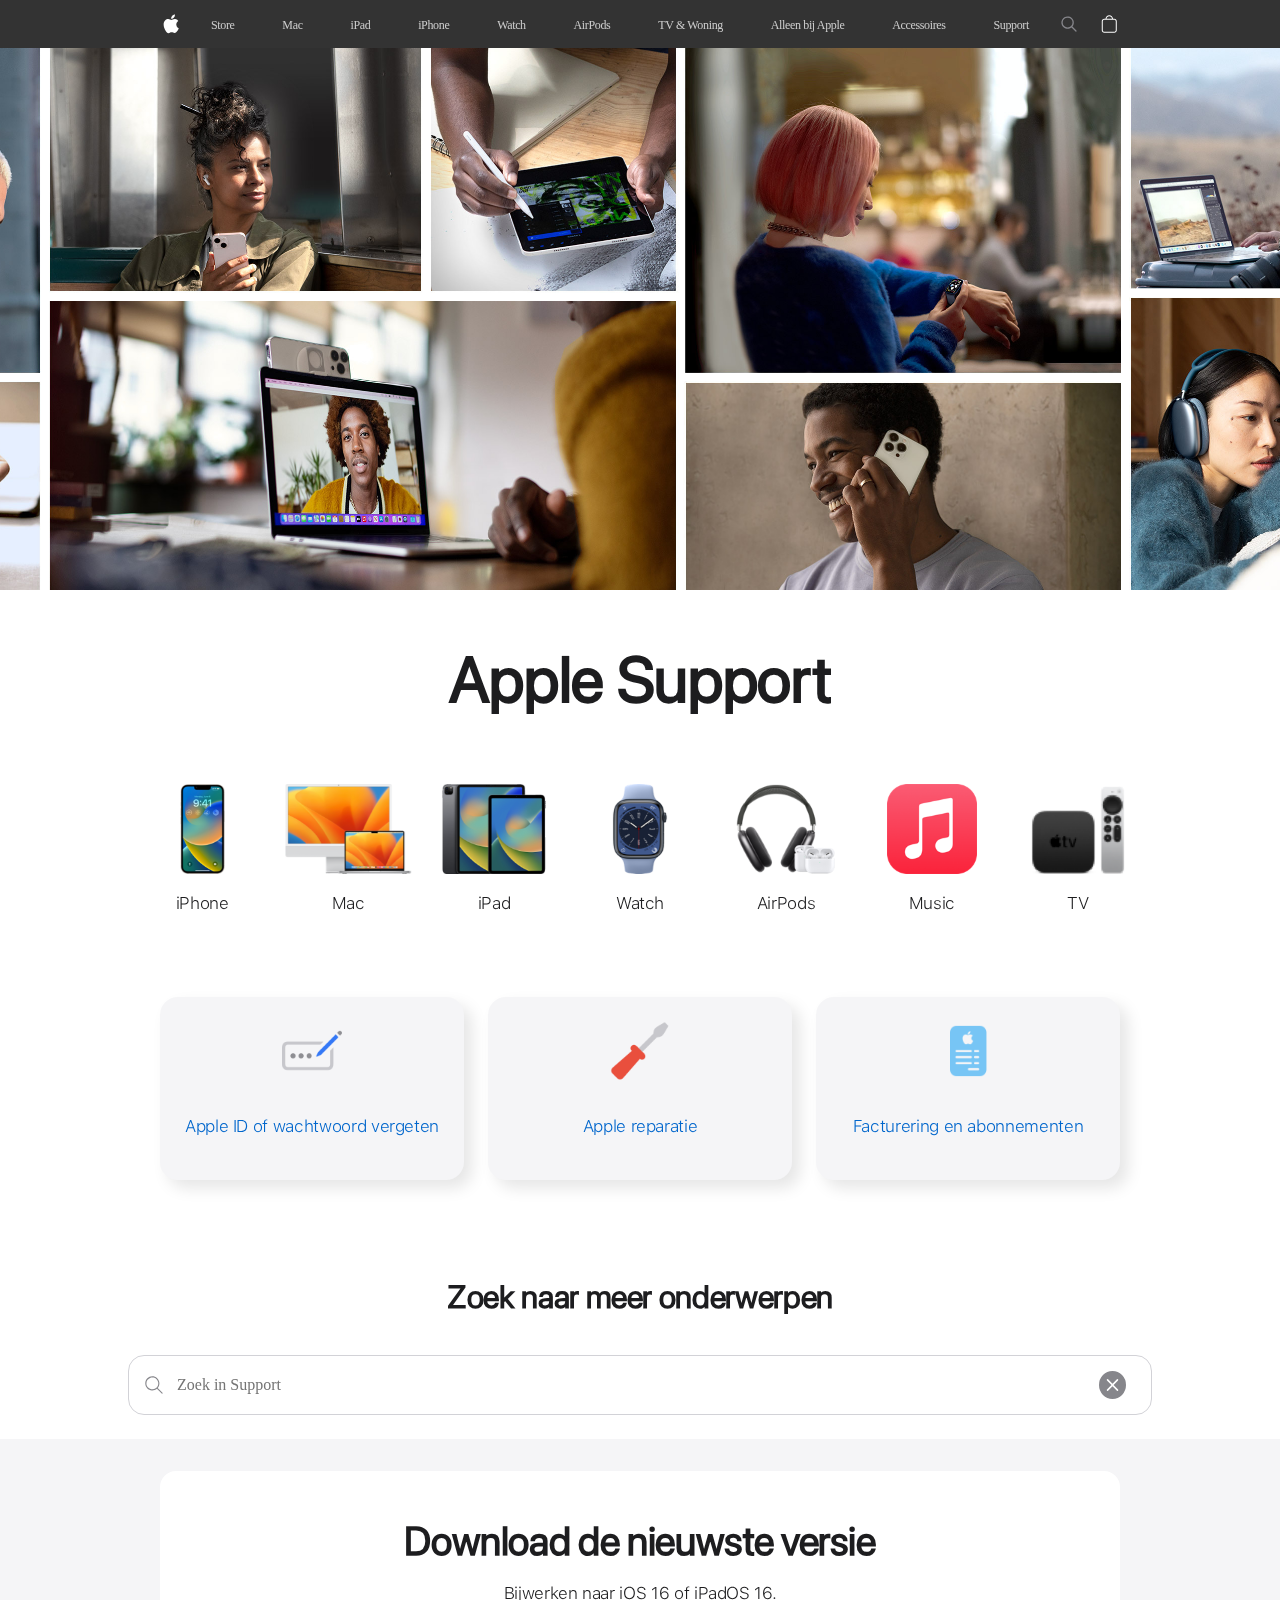
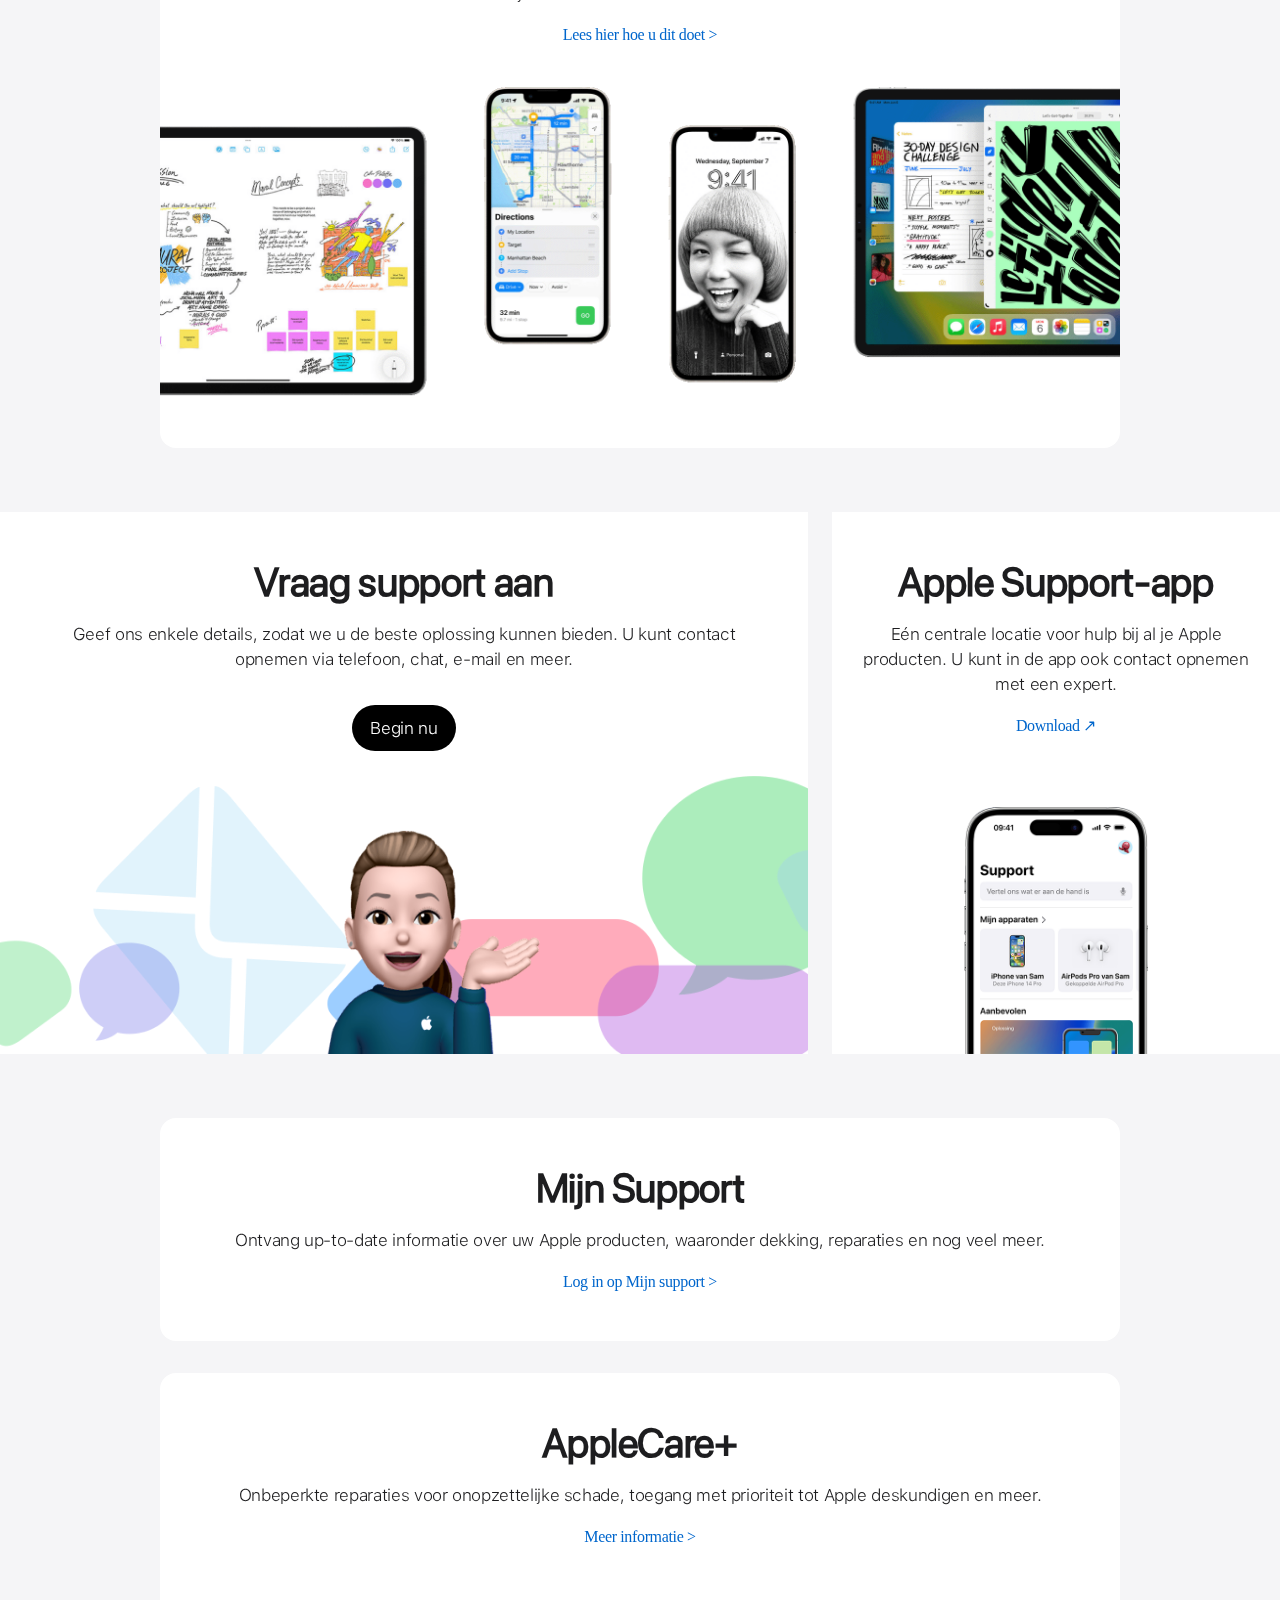
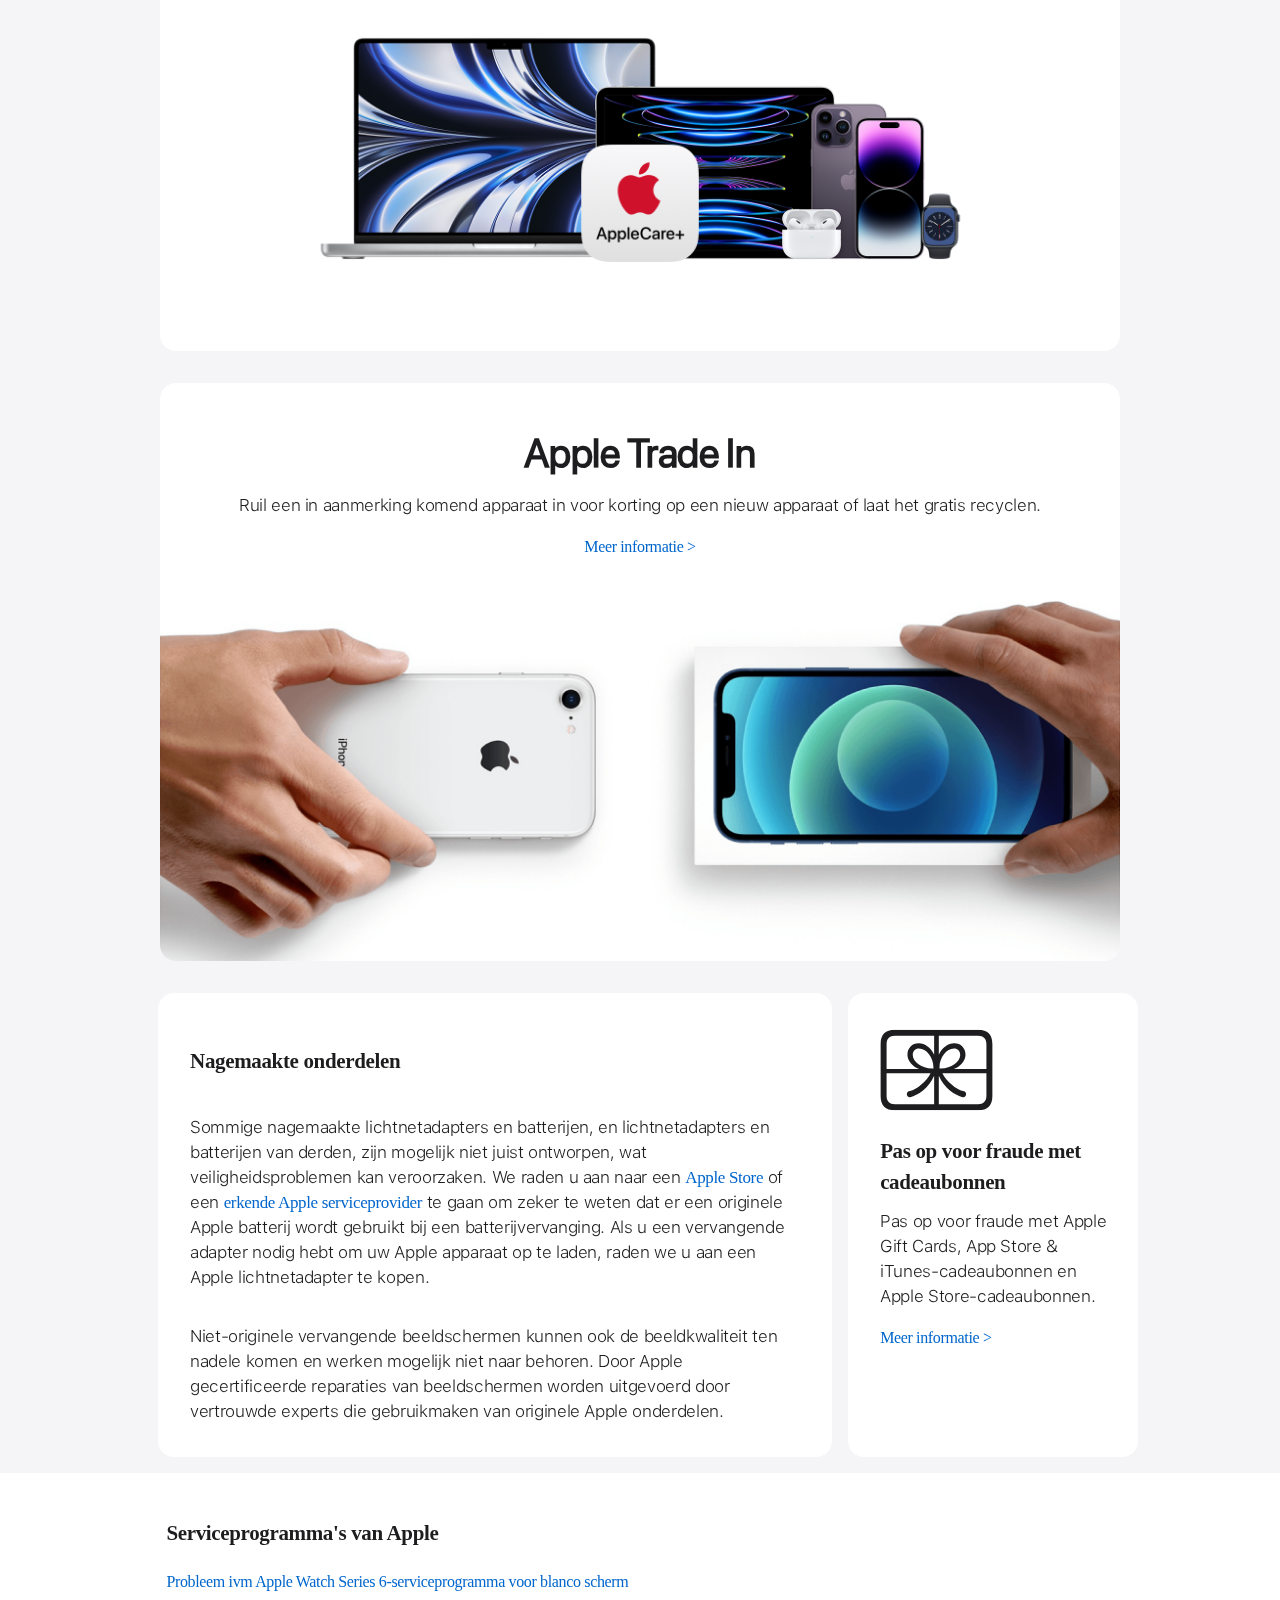
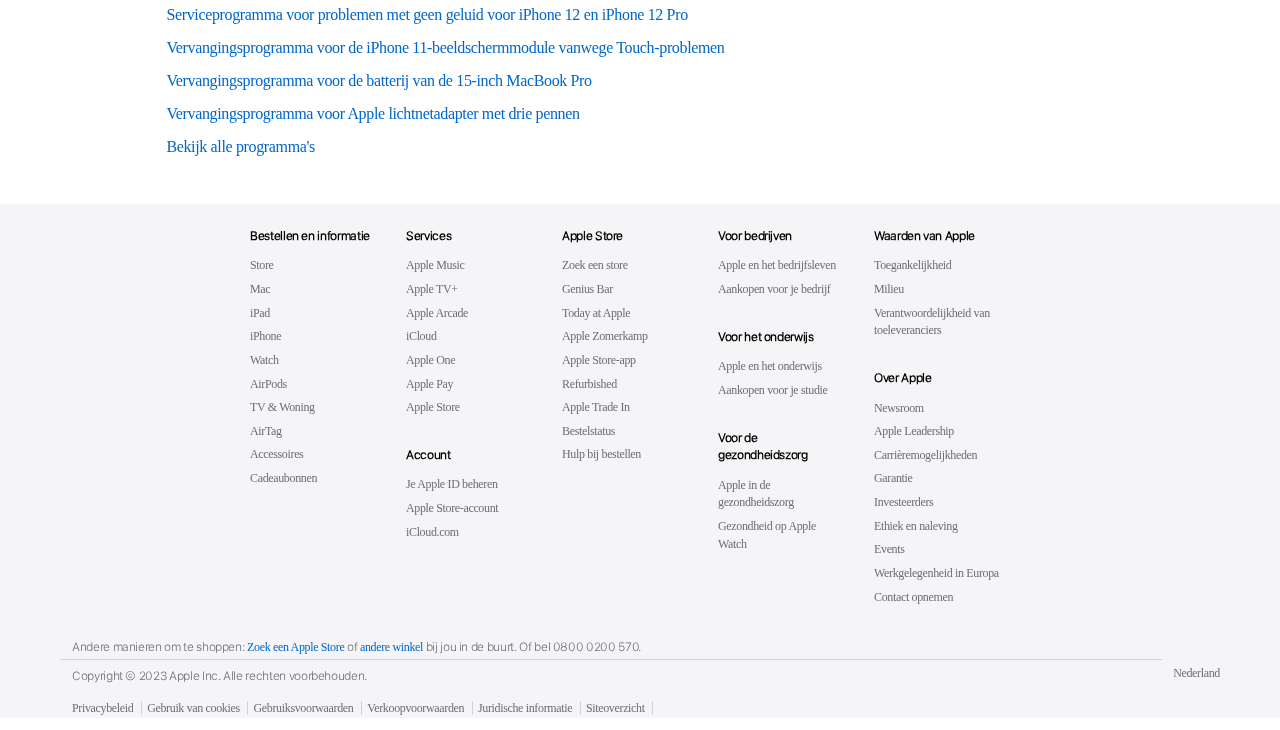
==== commit e541ee8a: "Add files via upload" ====
--- a/support.html
+++ b/support.html
@@ -8,7 +8,9 @@
 	<title>Support Apple</title>
 	
 	<link href="./styles/style.css" rel="stylesheet">
-    <link rel="stylesheet" href="./styles/support.css">
+    <link href="./styles/support.css" rel="stylesheet">
+
+    <link rel="icon" type="image/svg+xml" href="./images/mobile_homepage/icoon_applelogo.svg">
 
 </head>
 
@@ -67,49 +69,49 @@
         <!-- ul 1 - Categorieën support Apple -->
         <ul>
             <li>
-                <a href="" aria-label="Support voor iPhone">
+                <a href="" aria-label="Support iPhone">
                     <p>iPhone</p>
                     <img src="./images/Support/iphone.png" alt="iPhone icoon">
                 </a>
             </li>
 
             <li>
-                <a href="" aria-label="Support voor iMac">
+                <a href="" aria-label="Support iMac">
                     <p>Mac</p>
                     <img src="./images/Support/imac.png" alt="iMac icoon">
                 </a>
             </li>
 
             <li>
-                <a href="" aria-label="Support voor iPad">
+                <a href="" aria-label="Support iPad">
                     <p>iPad</p>
                     <img src="./images/Support/ipad.png" alt="iPad icoon">
                 </a>
             </li>
 
             <li>
-                <a href="" aria-label="Support voor iWatch">
+                <a href="" aria-label="Support iWatch">
                     <p>Watch</p>
                     <img src="./images/Support/watch.png" alt="iWatch icoon">
                 </a>
             </li>
 
             <li>
-                <a href="" aria-label="Support voor AirPods">
+                <a href="" aria-label="Support AirPods">
                     <p>AirPods</p>
                     <img src="./images/Support/airpods.png" alt="AirPods icoon">
                 </a>
             </li>
 
             <li>
-                <a href="" aria-label="Support voor Apple Music">
+                <a href="" aria-label="Support Apple Music">
                     <p>Music</p>
                     <img src="./images/Support/music.png" alt="Apple Music icoon">
                 </a>
             </li>
 
             <li>
-                <a href="" aria-label="Support voor Apple TV">
+                <a href="" aria-label="Support Apple TV">
                     <p>TV</p>
                     <img src="./images/Support/tv.png" alt="Apple TV icoon">
                 </a>
@@ -157,7 +159,7 @@
             <div>
                 <h2>Download de nieuwste versie</h2>
                 <p>Bijwerken naar iOS 16 of iPadOS 16.</p>
-                <a href="" aria-label="Meer informatie over hoe u de nieuwste versie kunt krijgen">Lees hier hoe u dit doet</a>
+                <a href="" aria-label="Lees hier hoe u bijwerkt naar iOS 16">Lees hier hoe u dit doet</a>
                 <img src="./images/Support/ios.png" alt="iPhone met de nieuwste iOS 16 update">
             </div>
         </section>
@@ -167,7 +169,7 @@
             <div>
                 <h2>Vraag support aan</h2>
                 <p>Geef ons enkele details, zodat we u de beste oplossing kunnen bieden. U kunt contact opnemen via telefoon, chat, e-mail en meer.</p>
-                <a href="" aria-label="Als u wilt beginnen met support aanvragen">
+                <a href="" aria-label="Klik hier om support aan te vragen">
                     <p>Begin nu</p>
                 </a>
                 <img src="./images/Support/vraagsupportaan.png" alt="Vrouw zit op de iPad met een Apple Pencil op het startscherm.">  
@@ -179,7 +181,7 @@
             <div>
                 <h2>Apple Support-app</h2>
                 <p>Eén centrale locatie voor hulp bij al je Apple producten. U kunt in de app ook contact opnemen met een expert.</p>
-                <a href="" aria-label="Voor meer informatie over het inruilen bij Apple">Download </a>
+                <a href="" aria-label="Download de Apple Support-app">Download </a>
                 <img src="./images/Support/support-app.png" alt="">
             </div>
         </section>
@@ -208,7 +210,7 @@
             <div>
                 <h2>Apple Trade In</h2>
                 <p>Ruil een in aanmerking komend apparaat in voor korting op een nieuw apparaat of laat het gratis recyclen.</p>
-                <a href="" aria-label="Meer informatie over AppleCare+">Meer informatie</a>
+                <a href="" aria-label="Meer informatie over Apple Trade in">Meer informatie</a>
                 <img src="./images/Support/appletradein.png" alt="">
             </div>
         </section>
@@ -227,7 +229,7 @@
             <div>
                 <h3>Pas op voor fraude met cadeaubonnen</h3>
                 <p>Pas op voor fraude met Apple Gift Cards, App Store & iTunes-cadeaubonnen en Apple Store-cadeaubonnen.</p>
-                <a href="">Meer informatie</a>
+                <a href="" aria-label="Meer informatie over fraude met cadeaubonnen">Meer informatie</a>
                 <img src="./images/Support/giftcard.svg" alt="">
             </div>
         </section>
--- a/styles/style.css
+++ b/styles/style.css
@@ -103,13 +103,14 @@
 }
 
 /* STATES - main Linkjes */
+    /* Hover */
 main a:hover {
     text-decoration: underline;
     text-decoration-thickness: 0.08em;
     text-underline-offset: 0.3em;
     text-decoration-color: var(--a-color);
 }
-
+    /* Focus */
 main a:focus{
     text-decoration: underline;
     text-decoration-thickness: 0.08em;
@@ -118,7 +119,7 @@
     font-weight: bold;
     outline-color: .1em var(--form-border-active);
 }
-
+    /* Active */
 main a:active {
     text-decoration: underline;
     text-decoration-thickness: 0.08em;
@@ -127,11 +128,12 @@
     color: var(--text-color);
     font-weight: bold;
 }
-
-main a:visited {
+    /* Visited */
+/* main a:visited {
+    color: var(--a-visited);
     text-decoration-thickness: 0.08em;
     text-underline-offset: 0.3em;
-}
+} */
 
 
 
--- a/styles/support.css
+++ b/styles/support.css
@@ -37,6 +37,7 @@
     --form-border: #d2d2d7;
     --form-text: #1d1d1f;
     --form-border-active: rgba(0, 125, 250, 0.6);
+    --form-border-hover: rgba(162, 207, 253, 0.6);
 
     /* Main */
     --p-color:black;
@@ -81,8 +82,8 @@
     display:block;
     width:100%;
     height:100%;
-    object-fit: cover;
-    object-position: 60% 40%;
+    /* object-fit: cover;
+    object-position: 60% 40%; */
 }
 
 
@@ -283,6 +284,24 @@
     border: none;
     width: 2.5em;
     align-self: center;
+}
+
+/* STATES - Zoeken naar onderwerpen */
+    /* Hover */
+main section:nth-of-type(2) form input:hover{ 
+    border: solid 0.2em var(--form-border-hover);
+    box-shadow: inset 0 0 0 .1em var(--form-border-hover);
+}
+    /* Focus */
+main section:nth-of-type(2) form input:focus{ 
+    outline: none;
+    border: solid 0.0625em var(--form-border-active);
+    box-shadow: inset 0 0 0 .25em var(--form-border-active);
+}
+    /* Active */
+main section:nth-of-type(2) form input:active{ 
+    border: solid 0.0625em var(--form-border-active);
+    box-shadow: inset 0 0 0 .25em var(--form-border-active);
 }
 
 
@@ -347,7 +366,6 @@
     background-color: var(--background-color1);
     display: flex;
     flex-direction: column;
-    justify-content: center;
     padding-top: 3em;
     overflow: hidden;
     border-radius: 1em;
@@ -364,7 +382,7 @@
 
 main section:nth-of-type(9) div, 
 main section:nth-of-type(10) div {
-    padding: 2em 1em 1em 1em;
+    padding: 2em 2em 1em 2em;
     text-align: left;
 }
 
@@ -374,9 +392,7 @@
 main section:nth-of-type(5) div h2,
 main section:nth-of-type(6) div h2,
 main section:nth-of-type(7) div h2,
-main section:nth-of-type(8) div h2,
-main section:nth-of-type(9) div h3,
-main section:nth-of-type(10) div h3 {
+main section:nth-of-type(8) div h2 {
     margin: 0;
     width: 90%;
     align-self: center;
@@ -387,6 +403,7 @@
 }
 
 main section:nth-of-type(10) div h3 {
+    margin-bottom: .5em;
     order: 2;
 }
 
@@ -394,14 +411,13 @@
 main section:nth-of-type(5) div p,
 main section:nth-of-type(6) div p,
 main section:nth-of-type(7) div p,
-main section:nth-of-type(8) div p,
-main section:nth-of-type(9) div p,
-main section:nth-of-type(10) div p {
+main section:nth-of-type(8) div p {
     width: 90%;
     align-self: center;
 }
 
 main section:nth-of-type(10) div p {
+    margin-top: 0;
     order: 3;
 }
 
@@ -415,6 +431,10 @@
 
 main section:nth-of-type(5) div a::after {
     content: '↗';
+}
+
+main section:nth-of-type(10) div a {
+    order: 4;
 }
 
 main section:nth-of-type(3) div img,
@@ -440,13 +460,8 @@
 }
 
 main section:nth-of-type(10) div img {
-    width: 25%;
-    padding-left: 1em;
-}
-
-main section:nth-of-type(10) div a {
-    padding-left: 1em;
-    order: 4;
+    width: 10%;
+    align-content: left;
 }
 
     /* 'Begin nu' button */
@@ -543,19 +558,14 @@
     }
 
     main section:nth-of-type(10) {
-        grid-template-columns: 80%;
+        padding-bottom: 1em;
         padding-right: 28%;
-    }
-
-    main section:nth-of-type(10) div{
-        padding-top: 0;
     }
     
     main section:nth-of-type(3) div img,
     main section:nth-of-type(6) div img,
     main section:nth-of-type(7) div img,
-    main section:nth-of-type(8) div img,
-    main section:nth-of-type(9) div img {
+    main section:nth-of-type(8) div img {
     padding-top: 2.5em;
     width: 100%;
     align-self: center;    
@@ -574,9 +584,9 @@
     }
 
     main section:nth-of-type(10) div img {
-        width: 20%;
-        padding-left: 0.5em;
-        height: 3.5vh;
+        width: 50%;
+        height: 10vh;
+        top: 0;
     }
 }
 
